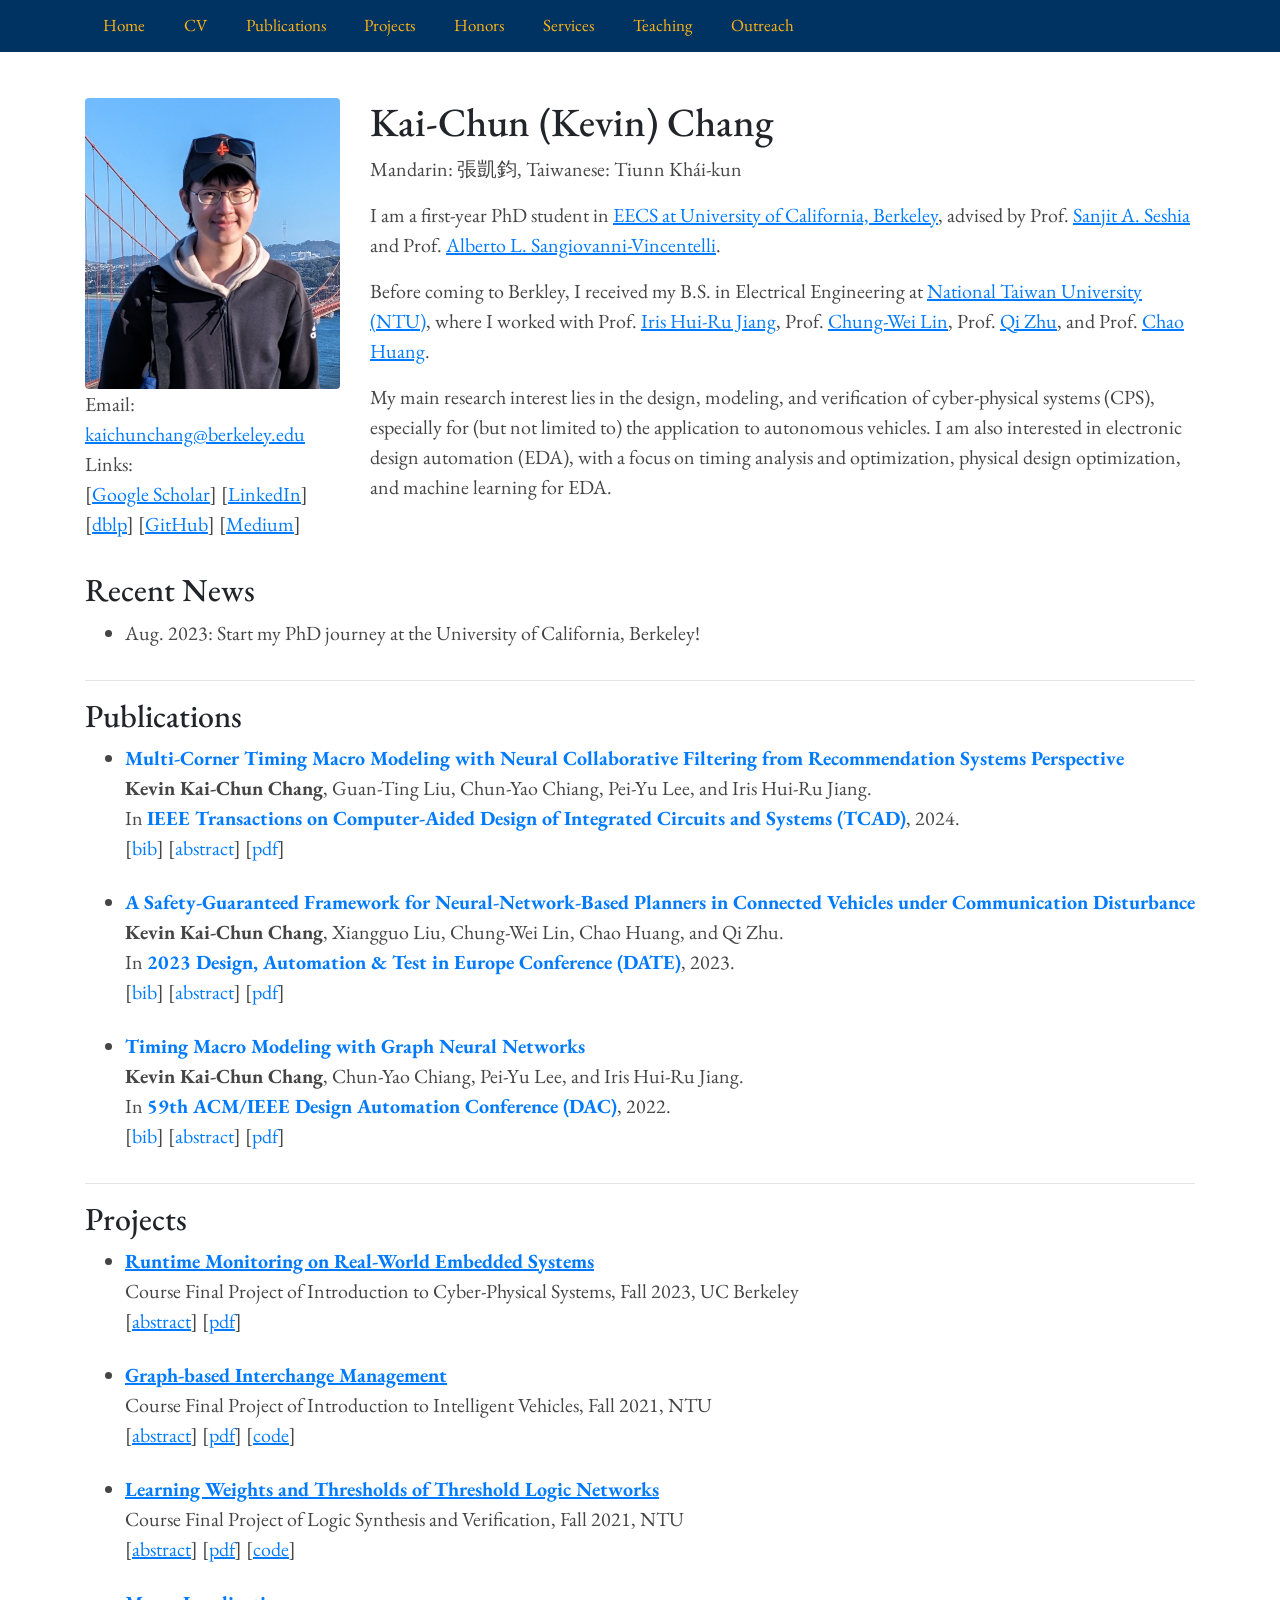
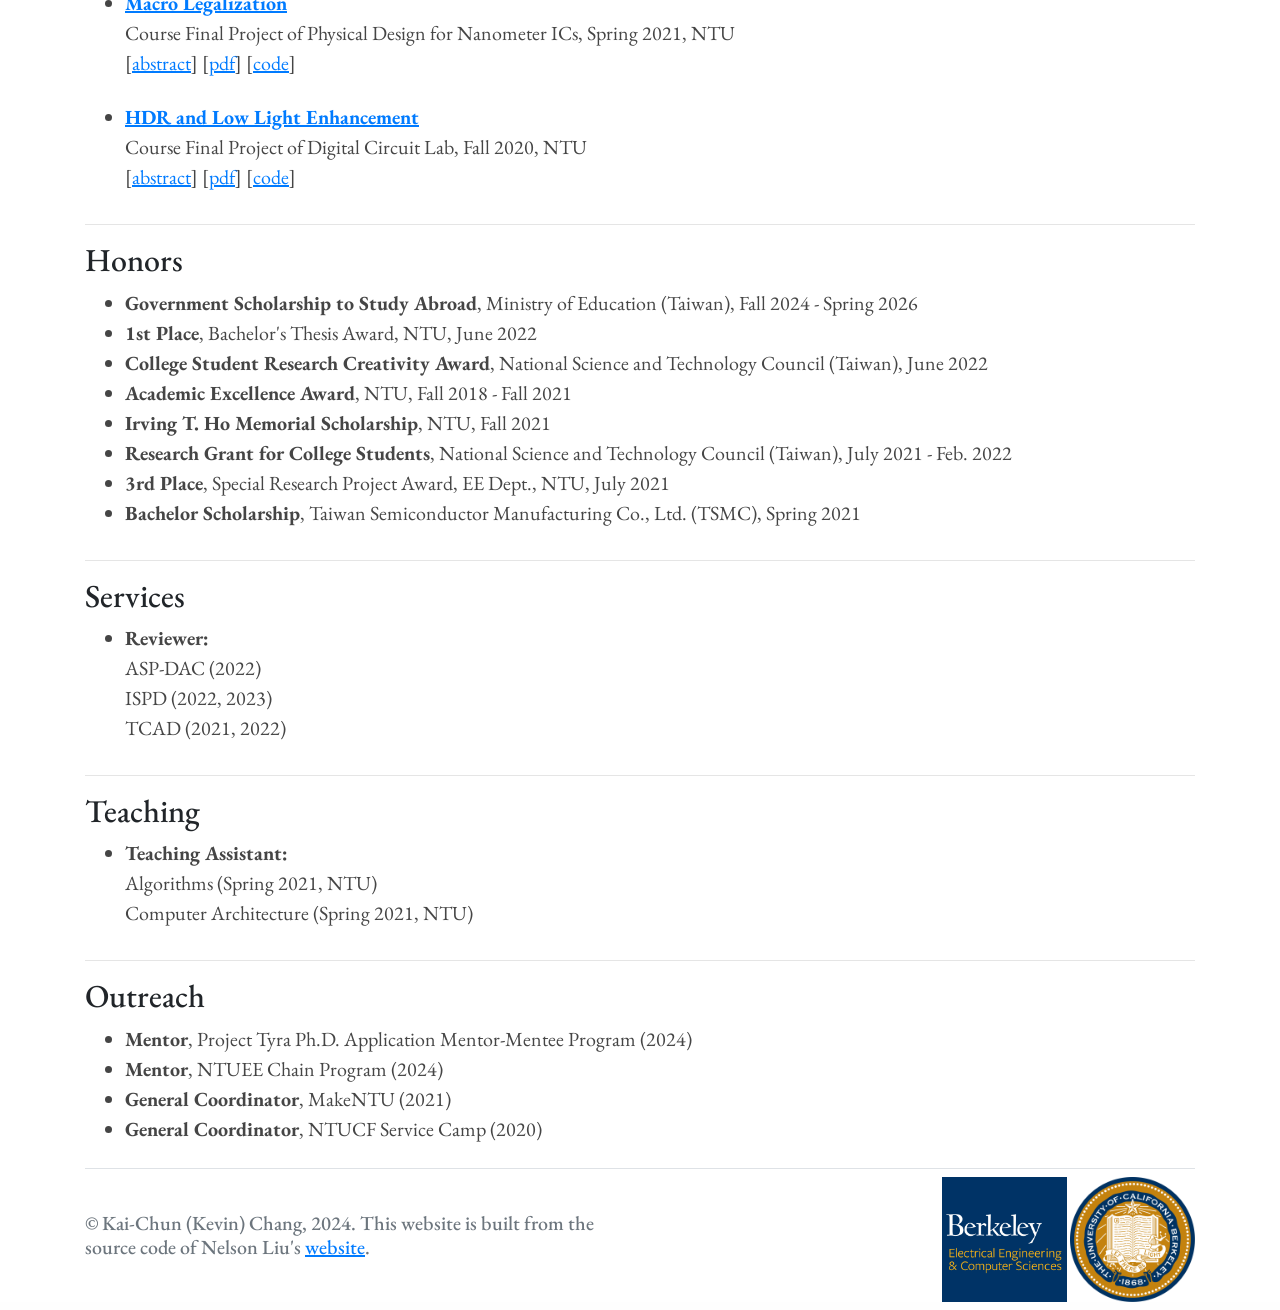
==== index.html @ e2592435 "update link" ====
<!DOCTYPE html>
<html lang="en">
    <head>
        <title>Kai-Chun (Kevin) Chang</title>
        <meta http-equiv="content-type" content="text/html; charset=UTF-8">
        <meta charset="utf-8">
        <meta property="og:url" content="https://kevinchang73.github.io/" />
	    <meta property="og:title" content="Kai-Chun (Kevin) Chang" />
	    <meta property="og:image" content="http://kevinchang73.github.io/img/profile.jpg" />
	    <meta http-equiv="X-UA-Compatible" content="IE=edge">
	    <meta name="author" content="Kai-Chun (Kevin) Chang">
        <meta name="viewport" content="width=device-width, initial-scale=1, shrink-to-fit=no">
        <link rel="shortcut icon" type="image/png" href="img/berkeley.png"/>

        <link rel="stylesheet" href="https://stackpath.bootstrapcdn.com/bootstrap/4.3.1/css/bootstrap.min.css" integrity="sha384-ggOyR0iXCbMQv3Xipma34MD+dH/1fQ784/j6cY/iJTQUOhcWr7x9JvoRxT2MZw1T" crossorigin="anonymous">
        <link rel="stylesheet" href="css/style.css">
        <script src="https://code.jquery.com/jquery-3.3.1.slim.min.js" integrity="sha384-q8i/X+965DzO0rT7abK41JStQIAqVgRVzpbzo5smXKp4YfRvH+8abtTE1Pi6jizo" crossorigin="anonymous"></script>
        <script src="https://cdnjs.cloudflare.com/ajax/libs/popper.js/1.14.7/umd/popper.min.js" integrity="sha384-UO2eT0CpHqdSJQ6hJty5KVphtPhzWj9WO1clHTMGa3JDZwrnQq4sF86dIHNDz0W1" crossorigin="anonymous"></script>
        <script src="https://stackpath.bootstrapcdn.com/bootstrap/4.3.1/js/bootstrap.min.js" integrity="sha384-JjSmVgyd0p3pXB1rRibZUAYoIIy6OrQ6VrjIEaFf/nJGzIxFDsf4x0xIM+B07jRM" crossorigin="anonymous"></script>
        <link rel="stylesheet" href="https://cdnjs.cloudflare.com/ajax/libs/font-awesome/4.7.0/css/font-awesome.min.css" crossorigin="anonymous">
        <link href='https://fonts.googleapis.com/css?family=EB+Garamond' rel='stylesheet' type='text/css'>
    </head>
    <body>
        <div class="fixed-header" style="z-index:1;">
            <div class="container">
                <nav>
                    <a href="#">Home</a>
                    <a href="files/CV_2024_06.pdf" target="_blank">CV</a>
                    <a href=#publications>Publications</a>
                    <a href=#projects>Projects</a>
                    <a href=#honors>Honors</a>
                    <a href=#services>Services</a>
                    <a href=#teaching>Teaching</a>
                    <a href=#outreach>Outreach</a>
                    <!-- <a href=#services>Services</a> -->
                    <!-- <a href="https://www.csail.mit.edu/person/yung-sung-chuang" style="float:right;"><i>@csail.mit</i></a> -->
                </nav>
            </div>
        </div>
        <div class="container mt-5">
            <div class="row mb-3" id="intro">
                <div class="col-lg-3 col-md-4">
                    <img class="img-fluid rounded" src="img/profile.jpg" alt="Kai-Chun Chang">
                    <p>
                        Email: </br> <a href="mailto:kaichunchang@berkeley.edu"
                        target="_blank">kaichunchang@berkeley.edu</a> </br>
                        Links: </br>
                        [<a href="https://scholar.google.com/citations?user=-7NzGYwAAAAJ" target="_blank">Google Scholar</a>]
                        [<a href="https://www.linkedin.com/in/kai-chun-kevin-chang-22810a205/" target="_blank">LinkedIn</a>]
                        [<a href="https://dblp.org/pid/327/1835.html" target="_blank">dblp</a>]
                        [<a href="https://github.com/kevinchang73" target="_blank">GitHub</a>]
                        [<a href="https://medium.com/@kevin.kaichunchang" target="_blank">Medium</a>]
                    <!--</br> -->
                    <!--    <i class="fa fa-building"></i> Gates 318 -->
                    </p>
                </div>
                <div class="col-lg-9 col-md-8">
                    <h1>Kai-Chun (Kevin) Chang</h1>
                    <p>Mandarin: 張凱鈞, Taiwanese: Tiunn Khái-kun</p>
                    <p>
                        I am a first-year PhD student in <a href="https://eecs.berkeley.edu/"
                        target="_blank">EECS at University of California, Berkeley</a>,
                        advised by Prof. <a href="https://people.eecs.berkeley.edu/~sseshia/"
                        target="_blank">Sanjit A. Seshia</a> 
                        and Prof. <a href="https://www2.eecs.berkeley.edu/Faculty/Homepages/sangiovanni-vicentelli.html"
                        target="_blank">Alberto L. Sangiovanni-Vincentelli</a>.
                    </p>
                    <p>
                        Before coming to Berkley, I received my B.S. in Electrical Engineering at <a href="https://www.ntu.edu.tw/english/index.html" target="_blank">National Taiwan University (NTU)</a>,
                        where I worked with Prof. <a href="https://www.ee.ntu.edu.tw/profile1.php?teacher_id=24040" target="_blank">Iris Hui-Ru Jiang</a>,
                        Prof. <a href="https://www.csie.ntu.edu.tw/~cwlin/" target="_blank">Chung-Wei Lin</a>,
                        Prof. <a href="https://www.mccormick.northwestern.edu/research-faculty/directory/profiles/zhu-qi.html" target="_blank">Qi Zhu</a>,
                        and Prof. <a href="https://chaohuang2018.github.io/" target="_blank">Chao Huang</a>.
                    </p>
                    <p>
                        My main research interest lies in the design, modeling, and verification of cyber-physical systems (CPS), especially for (but not limited to) the application to autonomous vehicles. 
                        I am also interested in electronic design automation (EDA), with a focus on timing analysis and optimization, physical design optimization, and machine learning for EDA.
                    </p>
                </div>
            </div>
            <div class="row" id="news">
                <div class="col">
                    <h2>Recent News</h2>
                    <ul>
                        <li>
                            Aug. 2023: Start my PhD journey at the University of California, Berkeley!
                        </li>
                    </ul>
                </div>
            </div>
            <hr>
            <div class="row" id="publications">
                <div class="col">
                    <h2>Publications</h2>
                    <ul class="pl">
                        <li>
                            <a href="https://ieeexplore.ieee.org/abstract/document/10485377" target="_blank">
                                <b>Multi-Corner Timing Macro Modeling with Neural Collaborative Filtering from Recommendation Systems Perspective</b>
                            </a>
                            <br/>
                            <b>Kevin Kai-Chun Chang</b>, Guan-Ting Liu, Chun-Yao Chiang, Pei-Yu Lee, and Iris Hui-Ru Jiang.
                            <br/>
                            In <a href="https://ieeexplore.ieee.org/xpl/RecentIssue.jsp?punumber=43" target="_blank">
                                <b>
                                    IEEE Transactions on Computer-Aided Design of Integrated Circuits and Systems
                                    (TCAD)</b></a>, 2024.
                            <br/>
                            [<a href="#" onclick="$('#TCAD2024_bib').toggle();return false;">bib</a>]
                            [<a href="#" onclick="$('#TCAD2024_abstract').toggle();return false;">abstract</a>]
                            [<a href="papers/tcad24_mctmm.pdf" target="_blank">pdf</a>]
                            <div id="TCAD2024_bib" class="bib" style="display:none;">
                                <p>
                                    @article{chang2024multi,
                                        title={Multi-Corner Timing Macro Modeling With Neural Collaborative Filtering From Recommendation Systems Perspective},
                                        author={Chang, Kevin Kai-Chun and Liu, Guan-Ting and Chiang, Chun-Yao and Lee, Pei-Yu and Jiang, Iris Hui-Ru},
                                        journal={IEEE Transactions on Computer-Aided Design of Integrated Circuits and Systems},
                                        year={2024},
                                        publisher={IEEE}
                                    }     
                                </p>
                            </div>
                            <div id="TCAD2024_abstract" class="abstract" style="display:none;">
                                <p>
                                    Timing macro modeling has been widely employed to enhance the efficiency and accuracy of parallel and hierarchical timing analysis. However, existing studies primarily focused on generating an accurate and compact timing macro model for single-corner libraries, making it difficult to adapt these approaches to multi-corner situations. This either incurs substantial engineering effort or results in significant performance degradation. To tackle this challenge, we offer a fresh perspective on the timing macro modeling problem by drawing inspiration from recommendation systems and formulating it as a matrix completion task. We propose a neural collaborative filtering-based framework capable of capturing the convoluted relationships between circuit pins and timing corners. This framework enables the precise identification of timing variant regions across different corners. Additionally, we design several training features and implement various training techniques to enhance precision. Experimental results show that our framework reduces model sizes by more than 10% compared to state-of-the-art single-corner approaches, while maintaining competitive timing accuracy and exhibiting significant runtime improvements. Furthermore, when applied to unseen corners, our framework consistently delivers superior performance, demonstrating its potential for use in off-corner chiplets in a heterogeneous integration system.
                                </p>
                            </div>
                        </li>
                        <br/>
                        <li>
                            <a href="https://ieeexplore.ieee.org/abstract/document/10137184" target="_blank">
                                <b>A Safety-Guaranteed Framework for Neural-Network-Based Planners in Connected Vehicles under Communication Disturbance</b>
                            </a>
                            <br/>
                            <b>Kevin Kai-Chun Chang</b>, Xiangguo Liu, Chung-Wei Lin, Chao Huang, and Qi Zhu.
                            <br/>
                            In <a href="https://date23.date-conference.com/" target="_blank">
                                <b>
                                    2023 Design, Automation & Test in Europe Conference (DATE)</b></a>, 2023.
                            <br/>
                            [<a href="#" onclick="$('#DATE2023_bib').toggle();return false;">bib</a>]
                            [<a href="#" onclick="$('#DATE2023_abstract').toggle();return false;">abstract</a>]
                            [<a href="papers/date23_safetynn.pdf" target="_blank">pdf</a>]
                            <div id="DATE2023_bib" class="bib" style="display:none;">
                                <p>
                                    @inproceedings{chang2023safety,
                                        title={A safety-guaranteed framework for neural-network-based planners in connected vehicles under communication disturbance},
                                        author={Chang, Kevin Kai-Chun and Liu, Xiangguo and Lin, Chung-Wei and Huang, Chao and Zhu, Qi},
                                        booktitle={2023 Design, Automation \& Test in Europe Conference \& Exhibition (DATE)},
                                        pages={1--6},
                                        year={2023},
                                        organization={IEEE}
                                    }                                       
                                </p>
                            </div>
                            <div id="DATE2023_abstract" class="abstract" style="display:none;">
                                <p>
                                    Neural-network-based (NN-based) planners have been increasingly used to enhance the performance of planning for autonomous vehicles. However, it is often difficult for NN-based planners to balance efficiency and safety in complicated scenarios, especially under real-world communication disturbance. To tackle this challenge, we present a safety-guaranteed framework for NN-based planners in connected vehicle environments with communication disturbance. Given any NN-based planner with no safety-guarantee, the framework generates a robust compound planner embedding the NN-based planner to ensure overall system safety. Moreover, with the aid of an information filter for imperfect communication and an aggressive approach for the estimation of the unsafe set, the compound planner could achieve similar or better efficiency than the given NN-based planner. A comprehensive case study of unprotected left turn and extensive simulations demonstrate the effectiveness of our framework.
                                </p>
                            </div>
                        </li>
                        <br/>
                        <li>
                            <a href="https://ieeexplore.ieee.org/abstract/document/10137184" target="_blank">
                                <b>Timing Macro Modeling with Graph Neural Networks</b>
                            </a>
                            <br/>
                            <b>Kevin Kai-Chun Chang</b>, Chun-Yao Chiang, Pei-Yu Lee, and Iris Hui-Ru Jiang.
                            <br/>
                            In <a href="https://www.dac.com/" target="_blank">
                                <b>
                                    59th ACM/IEEE Design Automation Conference (DAC)</b></a>, 2022.
                            <br/>
                            [<a href="#" onclick="$('#DAC2022_bib').toggle();return false;">bib</a>]
                            [<a href="#" onclick="$('#DAC2022_abstract').toggle();return false;">abstract</a>]
                            [<a href="papers/dac22_tmm.pdf" target="_blank">pdf</a>]
                            <div id="DAC2022_bib" class="bib" style="display:none;">
                                <p>
                                    @inproceedings{chang2022timing,
                                        title={Timing macro modeling with graph neural networks},
                                        author={Chang, Kevin Kai-Chun and Chiang, Chun-Yao and Lee, Pei-Yu and Jiang, Iris Hui-Ru},
                                        booktitle={Proceedings of the 59th ACM/IEEE Design Automation Conference},
                                        pages={1219--1224},
                                        year={2022}
                                    }                                                                          
                                </p>
                            </div>
                            <div id="DAC2022_abstract" class="abstract" style="display:none;">
                                <p>
                                    Due to rapidly growing design complexity, timing macro modeling has been widely adopted to enable hierarchical and parallel timing analysis. The main challenge of timing macro modeling is to identify timing variant pins for achieving high timing accuracy while keeping a compact model size. To tackle this challenge, prior work applied ad-hoc techniques and threshold setting. In this work, we present a novel timing macro modeling approach based on graph neural networks (GNNs). A timing sensitivity metric is proposed to precisely evaluate the influence of each pin on the timing accuracy. Based on the timing sensitivity data and the circuit topology, the GNN model can effectively learn and capture timing variant pins. Experimental results show that our GNN-based framework reduces 10% model sizes while preserving the same timing accuracy as the state-of-the-art. Furthermore, taking common path pessimism removal (CPPR) as an example, the generality and applicability of our framework on various timing analysis models and modes are also validated empirically.    
                                </p>
                            </div>
                        </li>
                    </ul>
                </div>
            </div>
            <hr>
            <div class="row" id="projects">
                <div class="col">
                    <h2>Projects</h2>
                    <ul>
                        <li>
                            <a href="projects/249A.pdf" target="_blank">
                            <b>Runtime Monitoring on Real-World Embedded Systems</b>
                            </a>
                            <br/>
                            Course Final Project of Introduction to Cyber-Physical Systems, Fall 2023, UC Berkeley
                            <br/>
                            [<a href="#" onclick="$('#249A_abstract').toggle();return false;">abstract</a>]
                            [<a href="projects/249A.pdf" target="_blank">pdf</a>]
                            <div id="249A_abstract" class="abstract" style="display:none;">
                                <p>
                                    In this work, we explore runtime monitoring on a real-world embedded system. 
                                    We consider a Simplex structure and focus on the
                                    training of the monitor. As the simulators are not always available
                                    in real-world applications, large sim-to-real gaps occur and thus
                                    degrades the quality of the monitor. To address this challenge, we
                                    propose a two-stage framework. In the first stage, we construct a
                                    simulation environment, generate an RL controller and a safe controller, 
                                    and train the monitor in the simulator. In the second stage,
                                    the monitor and the controllers are deployed to the real-world environment. 
                                    Then, we can collect training data from the real world
                                    and polish the monitor accordingly. In the experiments and demos,
                                    the effectiveness of our system is validated.    
                                </p>
                            </div>
                        </li>
                        <br/>
                        <li>
                            <a href="projects/interchange.pdf" target="_blank">
                            <b>Graph-based Interchange Management</b>
                            </a>
                            <br/>
                            Course Final Project of Introduction to Intelligent Vehicles, Fall 2021, NTU
                            <br/>
                            [<a href="#" onclick="$('#interchange_abstract').toggle();return false;">abstract</a>]
                            [<a href="projects/interchange.pdf" target="_blank">pdf</a>]
                            [<a href="https://github.com/kevinchang73/2021Fall_IntroVehicles_Final_Project" target="_blank">code</a>]
                            <div id="interchange_abstract" class="abstract" style="display:none;">
                                <p>
                                    The areas near interchanges are often the most congested parts of a
                                    highway. In this work, we formulate the interchange management
                                    problem as an scheduling, decision-making, and optimization problem. 
                                    We convert the problem onto the graph domain and adopt
                                    simulated annealing to optimize. Experimental result shows that
                                    our algorithm outperforms the first-come-first-serve strategy in
                                    terms of the total time required for all the vehicles passing the
                                    interchange area.    
                                </p>
                            </div>
                        </li>
                        <br/>
                        <li>
                            <a href="projects/tln.pdf" target="_blank">
                            <b>Learning Weights and Thresholds of Threshold Logic Networks</b>
                            </a>
                            <br/>
                            Course Final Project of Logic Synthesis and Verification, Fall 2021, NTU
                            <br/>
                            [<a href="#" onclick="$('#tln_abstract').toggle();return false;">abstract</a>]
                            [<a href="projects/tln.pdf" target="_blank">pdf</a>]
                            [<a href="https://github.com/kevinchang73/2021Fall_LSV_Final_Project" target="_blank">code</a>]
                            <div id="tln_abstract" class="abstract" style="display:none;">
                                <p>
                                    Threshold logic network is more viable nowadays due to its compactness 
                                    and strong bind to neural network applications. However,
                                    the problem of weights and thresholds determination still remains
                                    open. In this work, we introduce machine learning and propose two
                                    approaches, the function-based approach and the network-based
                                    approach, to solve the problem. Experimental results show that our
                                    method achieves near 80% accuracy in the function-based approach
                                    and 70% to 90% accuracy in the network-based approach.    
                                </p>
                            </div>
                        </li>
                        <br/>
                        <li>
                            <a href="projects/macro.pdf" target="_blank">
                            <b>Macro Legalization</b>
                            </a>
                            <br/>
                            Course Final Project of Physical Design for Nanometer ICs, Spring 2021, NTU
                            <br/>
                            [<a href="#" onclick="$('#macro_abstract').toggle();return false;">abstract</a>]
                            [<a href="projects/macro.pdf" target="_blank">pdf</a>]
                            [<a href="https://github.com/kevinchang73/2021Spring_PD_Final_Project" target="_blank">code</a>]
                            <div id="macro_abstract" class="abstract" style="display:none;">
                                <p>
                                    Macro legalization is an important
                                    step in today's placement flow. In this work, a constraint-graph
                                    based macro legalization algorithm flow which combines iterative
                                    refinement and simulated annealing is applied to solve the macro
                                    legalization problem. Experimental result shows the flow could
                                    achieve a balance between cost and runtime.    
                                </p>
                            </div>
                        </li>
                        <br/>
                        <li>
                            <a href="projects/hdr.pdf" target="_blank">
                            <b>HDR and Low Light Enhancement</b>
                            </a>
                            <br/>
                            Course Final Project of Digital Circuit Lab, Fall 2020, NTU
                            <br/>
                            [<a href="#" onclick="$('#hdr_abstract').toggle();return false;">abstract</a>]
                            [<a href="projects/hdr.pdf" target="_blank">pdf</a>]
                            [<a href="https://github.com/ChienKaiMa/HDR-Imaging-with-FPGA" target="_blank">code</a>]
                            <div id="hdr_abstract" class="abstract" style="display:none;">
                                <p>
                                    In this final project, we implement an High Dynamic
                                    Range (HDR) Imaging algorithm on DE2-115 board. In addition
                                    to HDR, our work also performs well for low light image
                                    enhancement. Moreover, the whole computation time for one
                                    HDR imaging process of our work is less than 1 second, which
                                    is about 50 times faster than running the similar algorithm with
                                    software.
                                </p>
                            </div>
                        </li>
                    </ul>
                </div>
            </div>
            <hr>
            <div class="row" id="honors">
                <div class="col">
                    <h2>Honors</h2>
                    <ul>
                        <li>
                            <b>Government Scholarship to Study Abroad</b>, Ministry of Education (Taiwan), Fall 2024 - Spring 2026
                        </li>
                        <li>
                            <b>1st Place</b>, Bachelor's Thesis Award, NTU, June 2022
                        </li>
                        <li>
                            <b>College Student Research Creativity Award</b>, National Science and Technology Council (Taiwan), June 2022
                        </li>
                        <li>
                            <b>Academic Excellence Award</b>, NTU, Fall 2018 - Fall 2021
                        </li>
                        <li>
                            <b>Irving T. Ho Memorial Scholarship</b>, NTU, Fall 2021
                        </li>
                        <li>
                            <b>Research Grant for College Students</b>, National Science and Technology Council (Taiwan), July 2021 - Feb. 2022
                        </li>
                        <li>
                            <b>3rd Place</b>, Special Research Project Award, EE Dept., NTU, July 2021
                        </li>
                        <li>
                            <b>Bachelor Scholarship</b>, Taiwan Semiconductor Manufacturing Co., Ltd. (TSMC), Spring 2021
                        </li>
                    </ul>
                </div>
            </div>
            <hr>
            <div class="row" id="services">
                <div class="col">
                    <h2>Services</h2>
                    <ul>
                        <li>
                            <b>Reviewer:</b> <br/>
                            ASP-DAC (2022) <br/>
                            ISPD (2022, 2023) <br/>
                            TCAD (2021, 2022) 
                        </li>
                    </ul>
                </div>
            </div>
            <hr>
            <div class="row" id="teaching">
                <div class="col">
                    <h2>Teaching</h2>
                    <ul>
                        <li>
                            <b>Teaching Assistant:</b> <br/> 
                            Algorithms (Spring 2021, NTU) <br/>
                            Computer Architecture (Spring 2021, NTU)
                        </li>
                    </ul>
                </div>
            </div>
            <hr>
            <div class="row" id="outreach">
                <div class="col">
                    <h2>Outreach</h2>
                    <ul>
                        <li>
                            <b>Mentor</b>, Project Tyra Ph.D. Application Mentor-Mentee Program (2024)
                        </li>
                        <li>
                            <b>Mentor</b>, NTUEE Chain Program (2024)
                        </li>
                        <li>
                            <b>General Coordinator</b>, MakeNTU (2021)
                        </li>
                        <li>
                            <b>General Coordinator</b>, NTUCF Service Camp (2020)
                        </li>
                    </ul>
                </div>
            </div>
            <footer class="pt-2 my-md-2 pt-md-2 border-top">
                <div class="row justify-content-center">
                    <div class="col-6 col-md text-left align-self-center">
                        <p class="h5 text-muted">
                            © Kai-Chun (Kevin) Chang, 2024. This website is built from the source code of Nelson Liu's <a href="https://nelsonliu.me"
                            target="_blank">website</a>.
                        </p>
                    </div>
                    <div class="col-6 col-md text-right">
                        <a href="https://eecs.berkeley.edu/" class="image-link">
                            <img src="img/berkeley_eecs.png" alt="Berkeley EECS logo." height="125">
                        </a>
                        <a href="https://www.berkeley.edu/" class="image-link">
                            <img src="img/berkeley.png" alt="Berkeley logo." height="125">
                        </a>
                    </div>
                </div>
            </footer>
        </div>
    </body>
</html>
---- css/style.css ----
html {
    background-color: #fefefe;
}

body p, li {
    color: #454545;
    font-size: 20px;
}

body {
    font-family: Palatino, "EB Garamond", Georgia, "Times New Roman", serif
}

.row:not(#publications) a {
    text-decoration: underline;
}

.image-link {
    text-decoration: none !important;
}

.custom-col {
    flex: 0 0 auto;
    width: 25%; /* Adjust as needed */
}

.custom-col img {
    width: 100%; /* Ensure the image takes up the full width of the column */
}

.fixed-header {
    width: 100%;
    position: fixed;
    background: rgb(0, 50, 98); /*berkeley blue*/
    padding: 6px 0;
    color: #fff;
    font-size: calc(7px + 0.78125vw);
}

.fixed-header {
    top: 0;
}

nav a {
    color: rgb(253, 181, 21); /*california gold*/
    text-decoration: none;
    padding: 7px 1.4vw;
    display: inline-block;
}

body {
    padding-top: 50px;
    padding-bottom: 0px;
}

html {
    scroll-padding-top: 70px;
    /* height of sticky header */
}
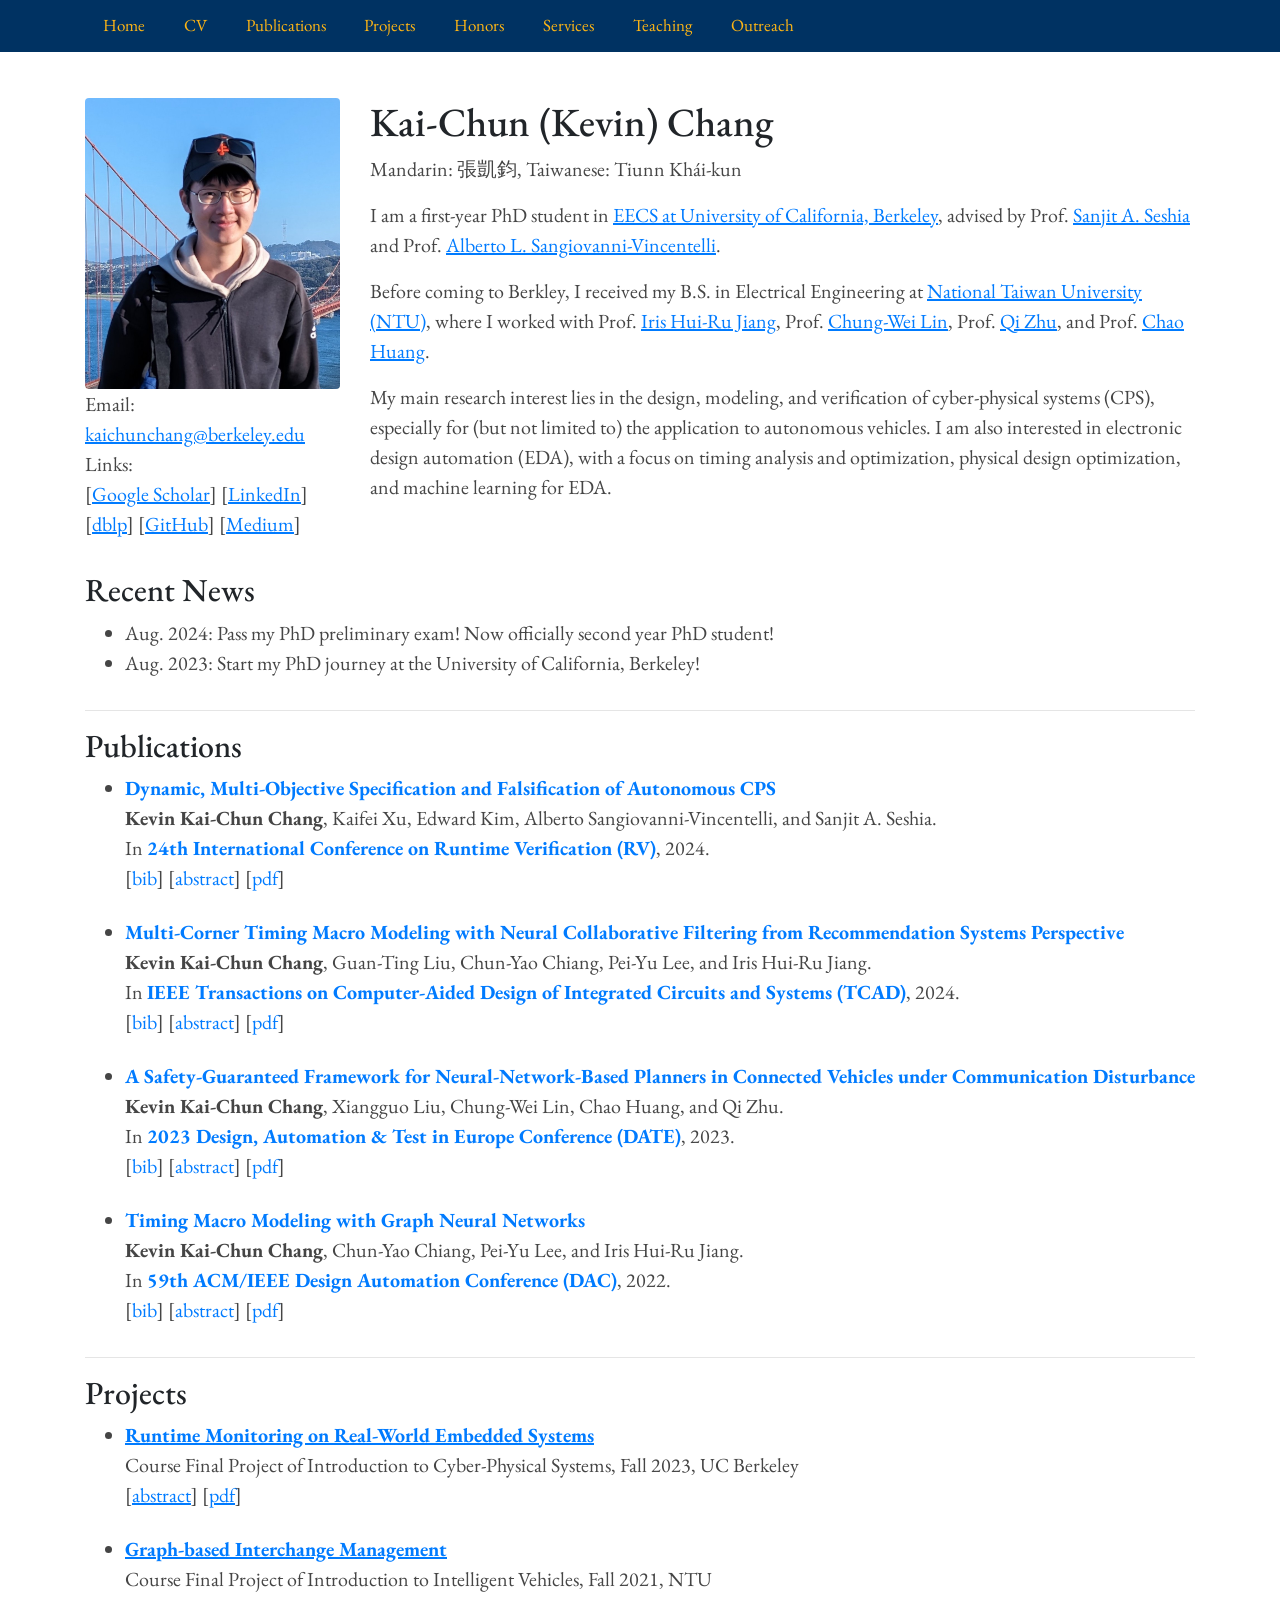
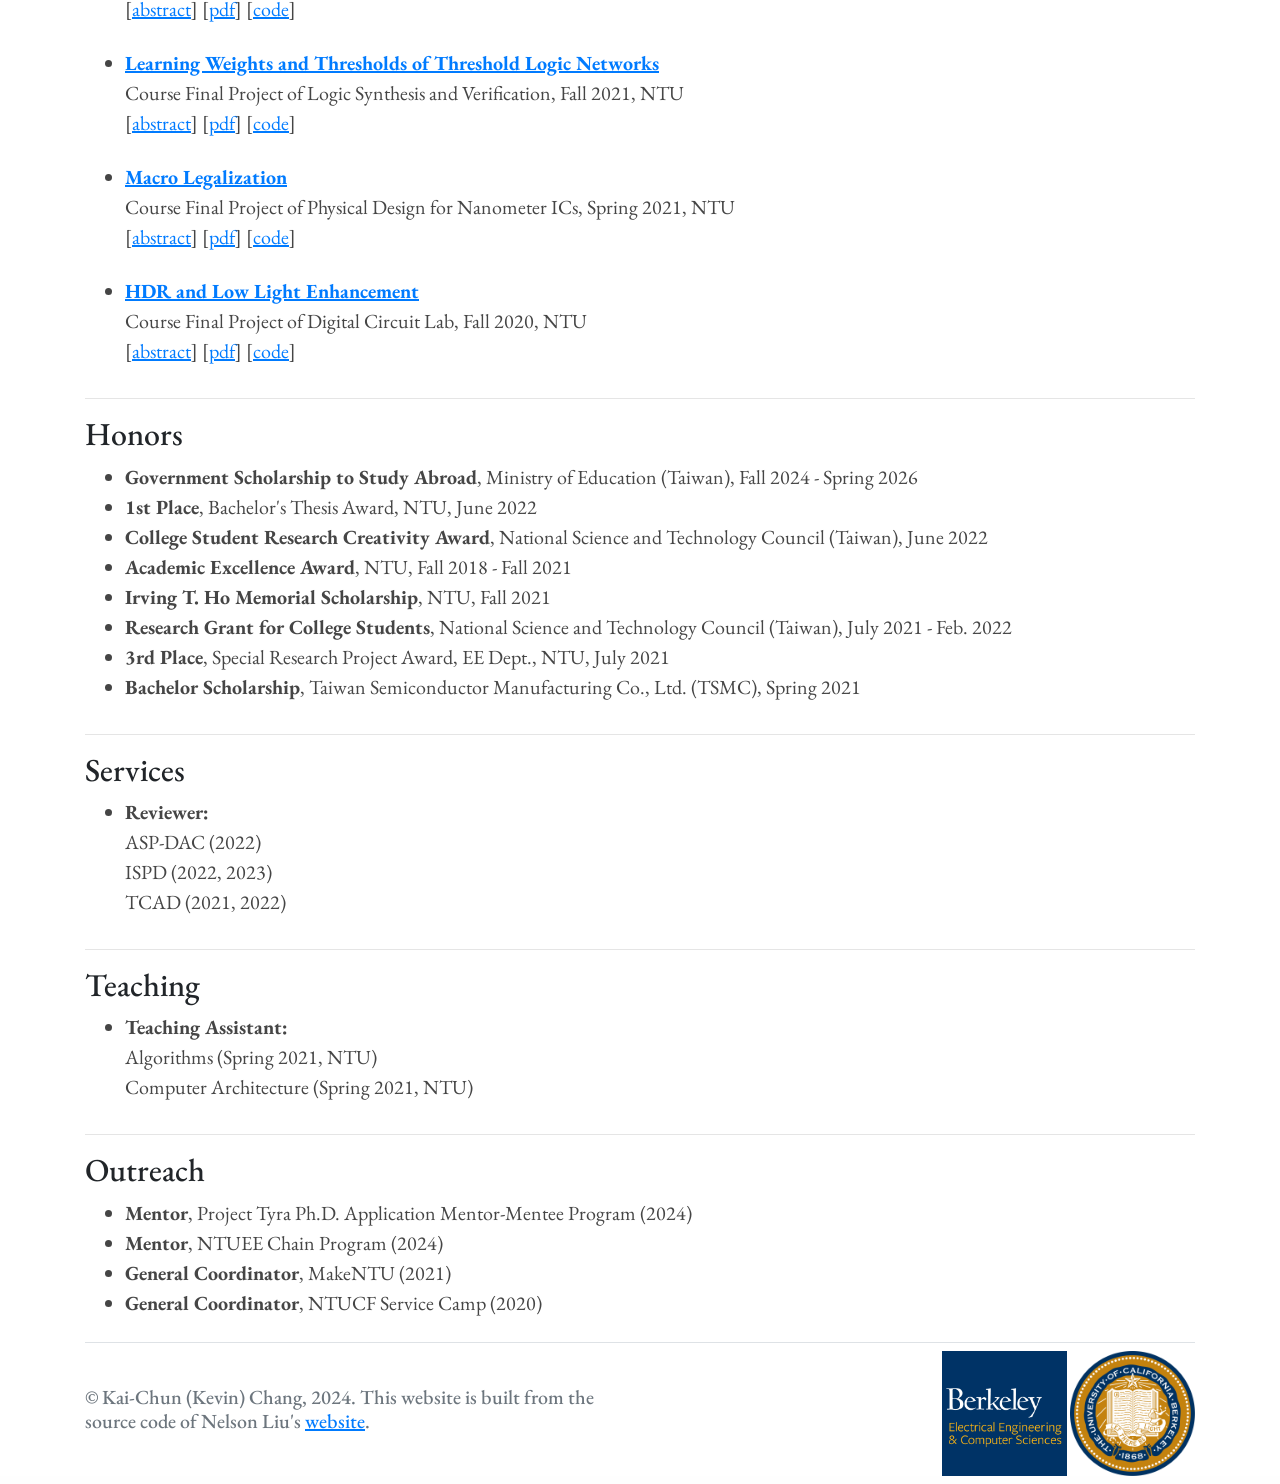
==== commit 7515923f: "Add RV 24 publication" ====
--- a/index.html
+++ b/index.html
@@ -83,6 +83,9 @@
                     <h2>Recent News</h2>
                     <ul>
                         <li>
+                            Aug. 2024: Pass my PhD preliminary exam! Now officially second year PhD student!
+                        </li>
+                        <li>
                             Aug. 2023: Start my PhD journey at the University of California, Berkeley!
                         </li>
                     </ul>
@@ -93,6 +96,38 @@
                 <div class="col">
                     <h2>Publications</h2>
                     <ul class="pl">
+                        <li>
+                            <a href="" target="_blank">
+                                <b>Dynamic, Multi-Objective Specification and Falsification of Autonomous CPS</b>
+                            </a>
+                            <br/>
+                            <b>Kevin Kai-Chun Chang</b>, Kaifei Xu, Edward Kim, Alberto Sangiovanni-Vincentelli, and Sanjit A. Seshia.
+                            <br/>
+                            In <a href="https://yeni.cmpe.bogazici.edu.tr/rv24/" target="_blank">
+                                <b>
+                                    24th International Conference on Runtime Verification (RV)</b></a>, 2024.
+                            <br/>
+                            [<a href="#" onclick="$('#RV2024_bib').toggle();return false;">bib</a>]
+                            [<a href="#" onclick="$('#RV2024_abstract').toggle();return false;">abstract</a>]
+                            [<a href="papers/rv24_dynamic.pdf" target="_blank">pdf</a>]
+                            <div id="RV2024_bib" class="bib" style="display:none;">
+                                <p>
+                                    @article{chang2024dynamic,
+                                        title={Dynamic, Multi-Objective Specification and Falsification of Autonomous CPS},
+                                        author={Chang, Kevin Kai-Chun and Xu, Kaifei and Kim, Edward and Sangiovanni-Vincentelli, Alberto and Seshia, Sanjit A.},
+                                        journal={24th International Conference on Runtime Verification (RV)},
+                                        year={2024},
+                                        publisher={IEEE}
+                                    }     
+                                </p>
+                            </div>
+                            <div id="RV2024_abstract" class="abstract" style="display:none;">
+                                <p>
+                                    Simulation-based falsification has proved to be an effective verification method for cyber-physical systems. Traditional approaches to falsification take as input a single or a set of temporal properties that must be satisfied by the system at all times. In this paper, we consider falsification of a more complex specification with two dimensions: multiple objectives with relative priorities and the evolution of these objectives characterized by time-varying priorities. We introduce the concept of dynamic rulebooks as a way to specify a prioritized multi-objective specification and its evolution over time. We develop a novel algorithm for falsifying a dynamic rulebook specification on a cyber-physical system. To evaluate our approach, we define scenarios and dynamic rulebook specifications for the domains of autonomous driving and human-robot interaction. Our experiments demonstrate that integrating dynamic rulebooks allows us to capture counterexamples more accurately and efficiently than when using static rulebooks. Moreover, our falsification framework identifies more numerous and more significant counterexamples as compared to previous approaches.    
+                                </p>
+                            </div>
+                        </li>
+                        <br/>
                         <li>
                             <a href="https://ieeexplore.ieee.org/abstract/document/10485377" target="_blank">
                                 <b>Multi-Corner Timing Macro Modeling with Neural Collaborative Filtering from Recommendation Systems Perspective</b>
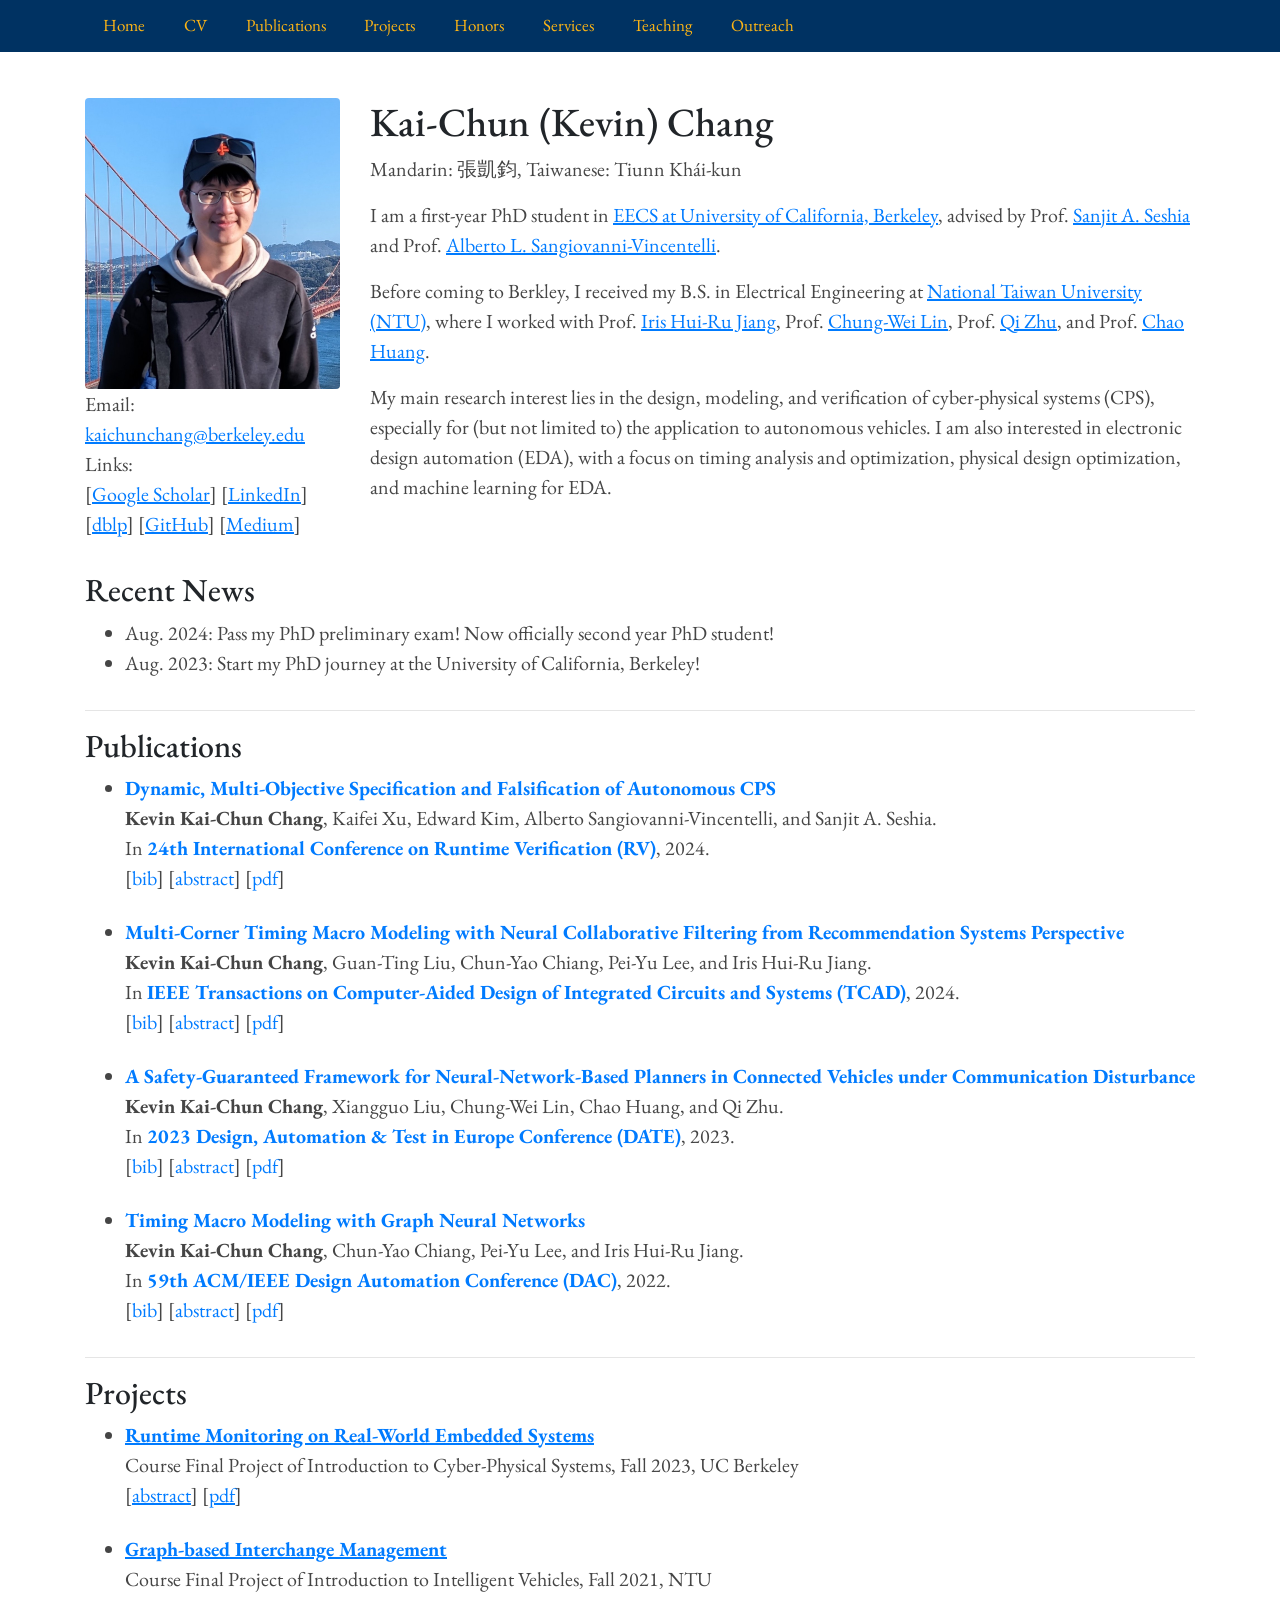
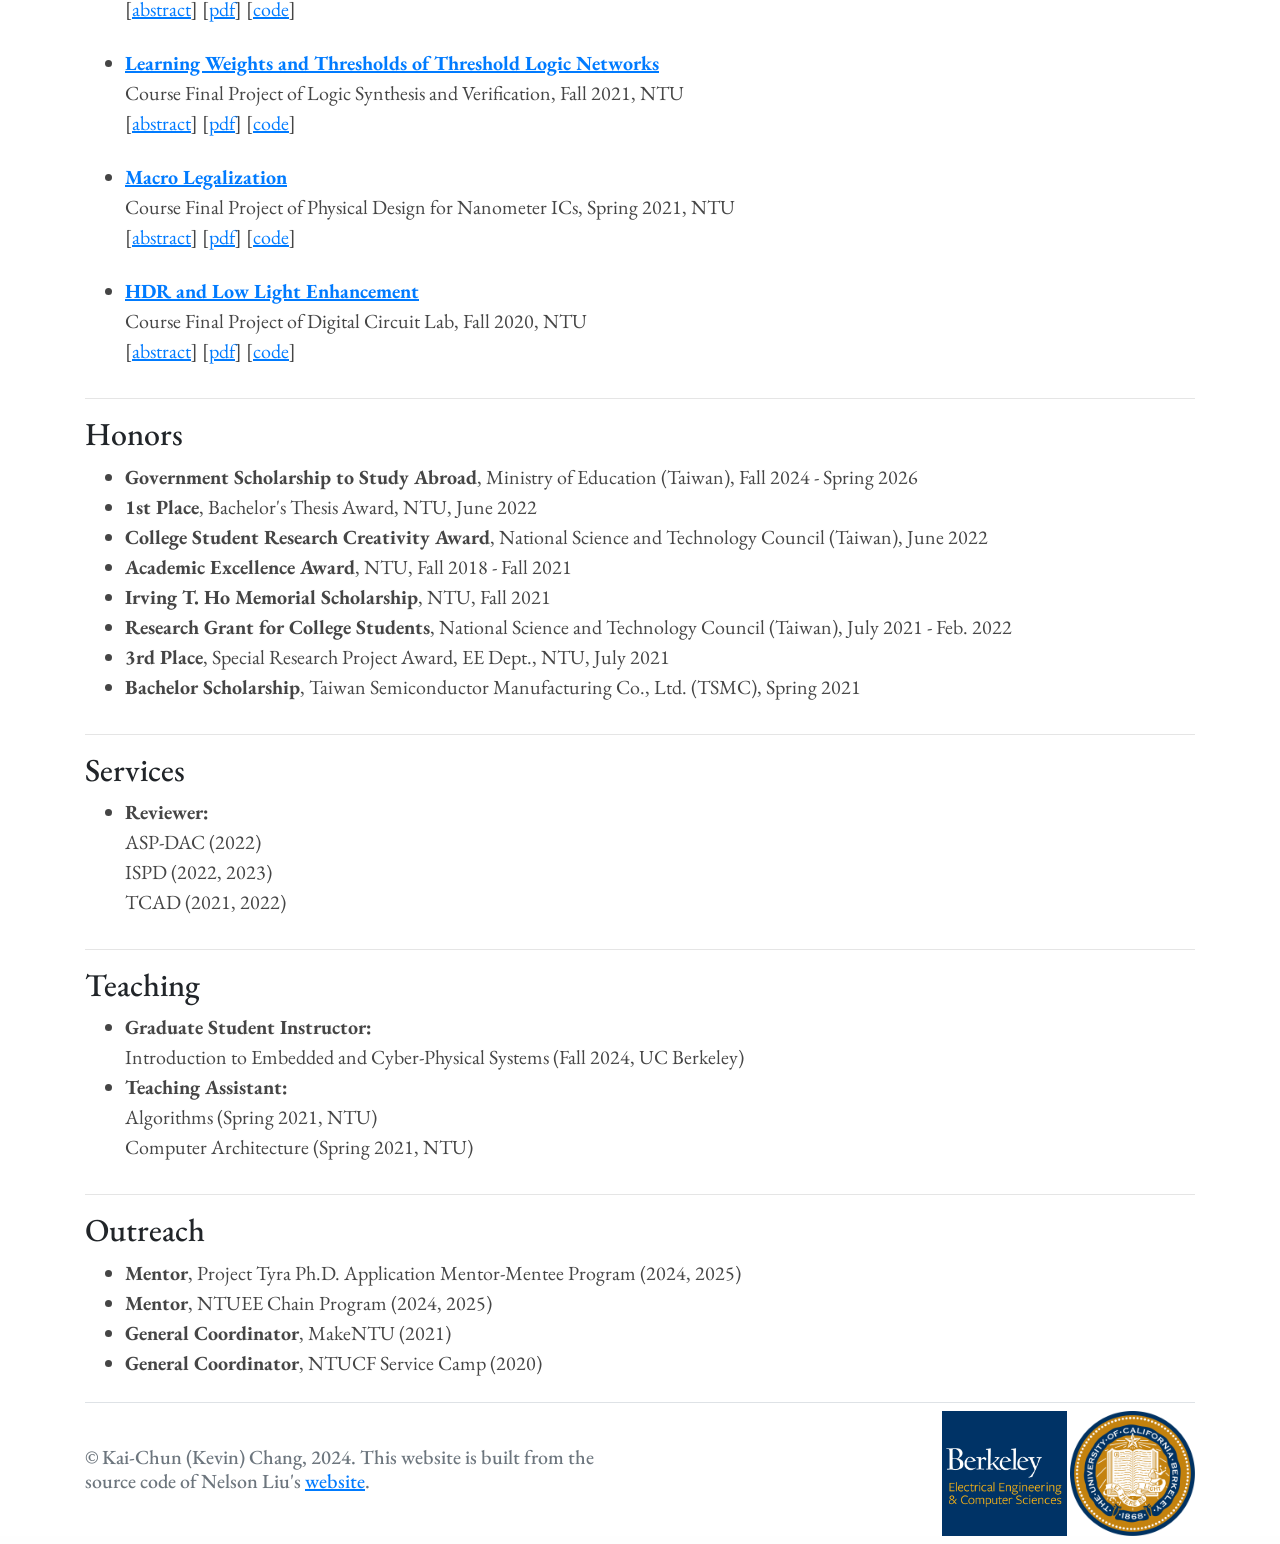
==== commit 0947f727: "Update CV and publication" ====
--- a/index.html
+++ b/index.html
@@ -25,7 +25,7 @@
             <div class="container">
                 <nav>
                     <a href="#">Home</a>
-                    <a href="files/CV_2024_06.pdf" target="_blank">CV</a>
+                    <a href="files/CV_2024_11.pdf" target="_blank">CV</a>
                     <a href=#publications>Publications</a>
                     <a href=#projects>Projects</a>
                     <a href=#honors>Honors</a>
@@ -97,7 +97,7 @@
                     <h2>Publications</h2>
                     <ul class="pl">
                         <li>
-                            <a href="" target="_blank">
+                            <a href="https://link.springer.com/chapter/10.1007/978-3-031-74234-7_3" target="_blank">
                                 <b>Dynamic, Multi-Objective Specification and Falsification of Autonomous CPS</b>
                             </a>
                             <br/>
@@ -407,6 +407,10 @@
                     <h2>Teaching</h2>
                     <ul>
                         <li>
+                            <b>Graduate Student Instructor:</b> <br/> 
+                            Introduction to Embedded and Cyber-Physical Systems (Fall 2024, UC Berkeley)
+                        </li>
+                        <li>
                             <b>Teaching Assistant:</b> <br/> 
                             Algorithms (Spring 2021, NTU) <br/>
                             Computer Architecture (Spring 2021, NTU)
@@ -420,10 +424,10 @@
                     <h2>Outreach</h2>
                     <ul>
                         <li>
-                            <b>Mentor</b>, Project Tyra Ph.D. Application Mentor-Mentee Program (2024)
-                        </li>
-                        <li>
-                            <b>Mentor</b>, NTUEE Chain Program (2024)
+                            <b>Mentor</b>, Project Tyra Ph.D. Application Mentor-Mentee Program (2024, 2025)
+                        </li>
+                        <li>
+                            <b>Mentor</b>, NTUEE Chain Program (2024, 2025)
                         </li>
                         <li>
                             <b>General Coordinator</b>, MakeNTU (2021)
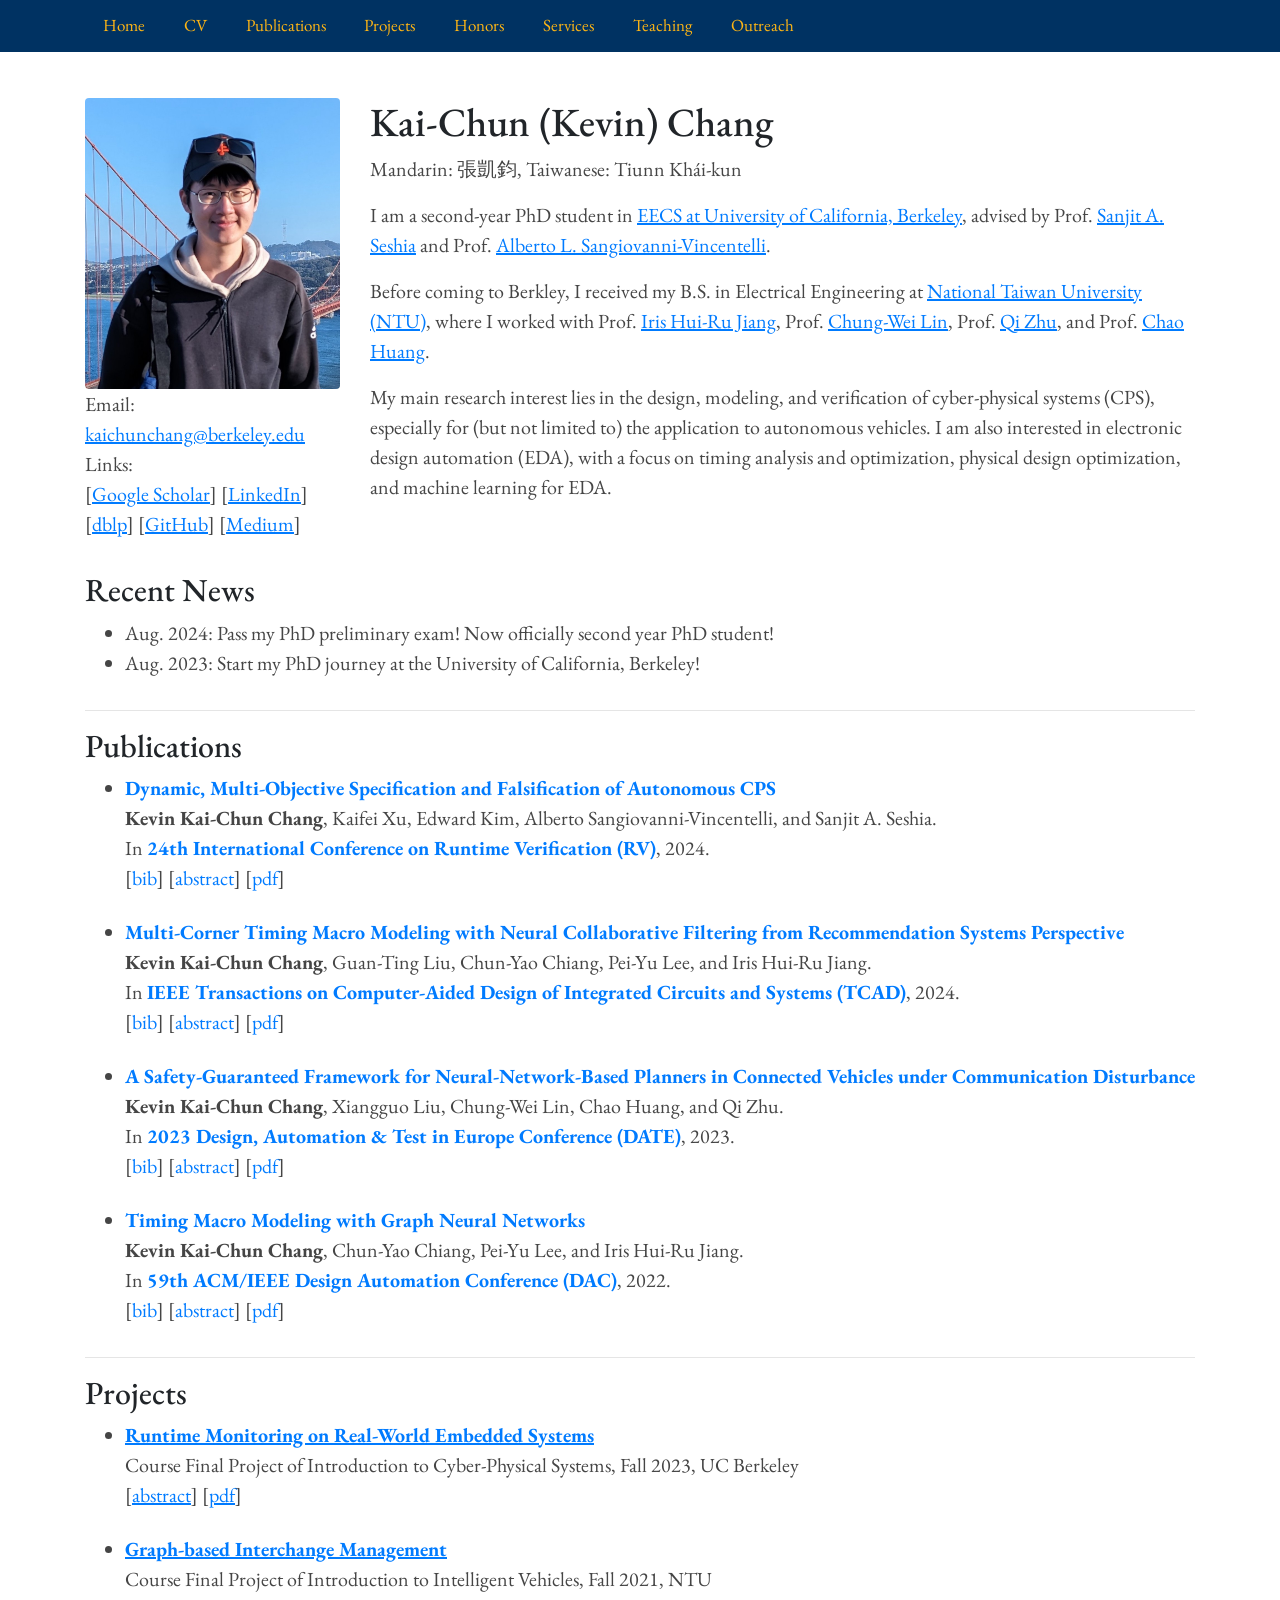
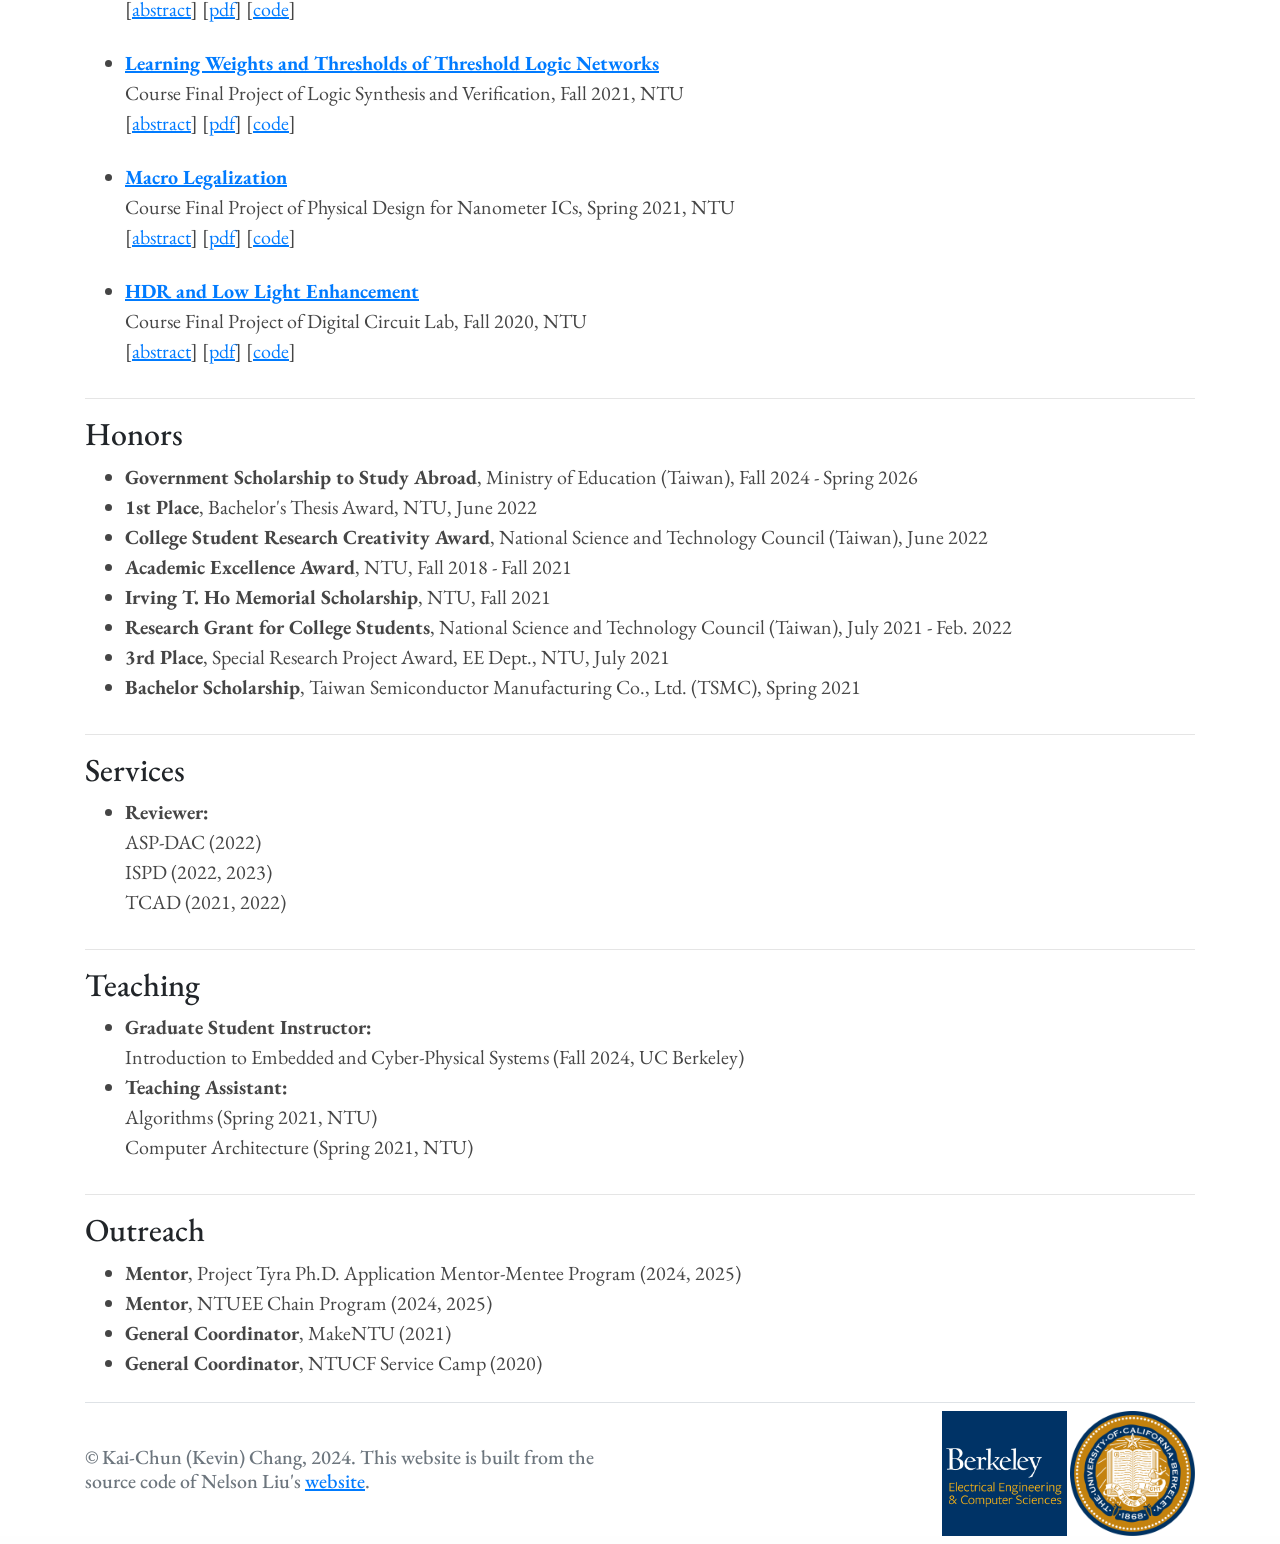
==== commit 2de9dbd5: "Update intro" ====
--- a/index.html
+++ b/index.html
@@ -58,7 +58,7 @@
                     <h1>Kai-Chun (Kevin) Chang</h1>
                     <p>Mandarin: 張凱鈞, Taiwanese: Tiunn Khái-kun</p>
                     <p>
-                        I am a first-year PhD student in <a href="https://eecs.berkeley.edu/"
+                        I am a second-year PhD student in <a href="https://eecs.berkeley.edu/"
                         target="_blank">EECS at University of California, Berkeley</a>,
                         advised by Prof. <a href="https://people.eecs.berkeley.edu/~sseshia/"
                         target="_blank">Sanjit A. Seshia</a> 
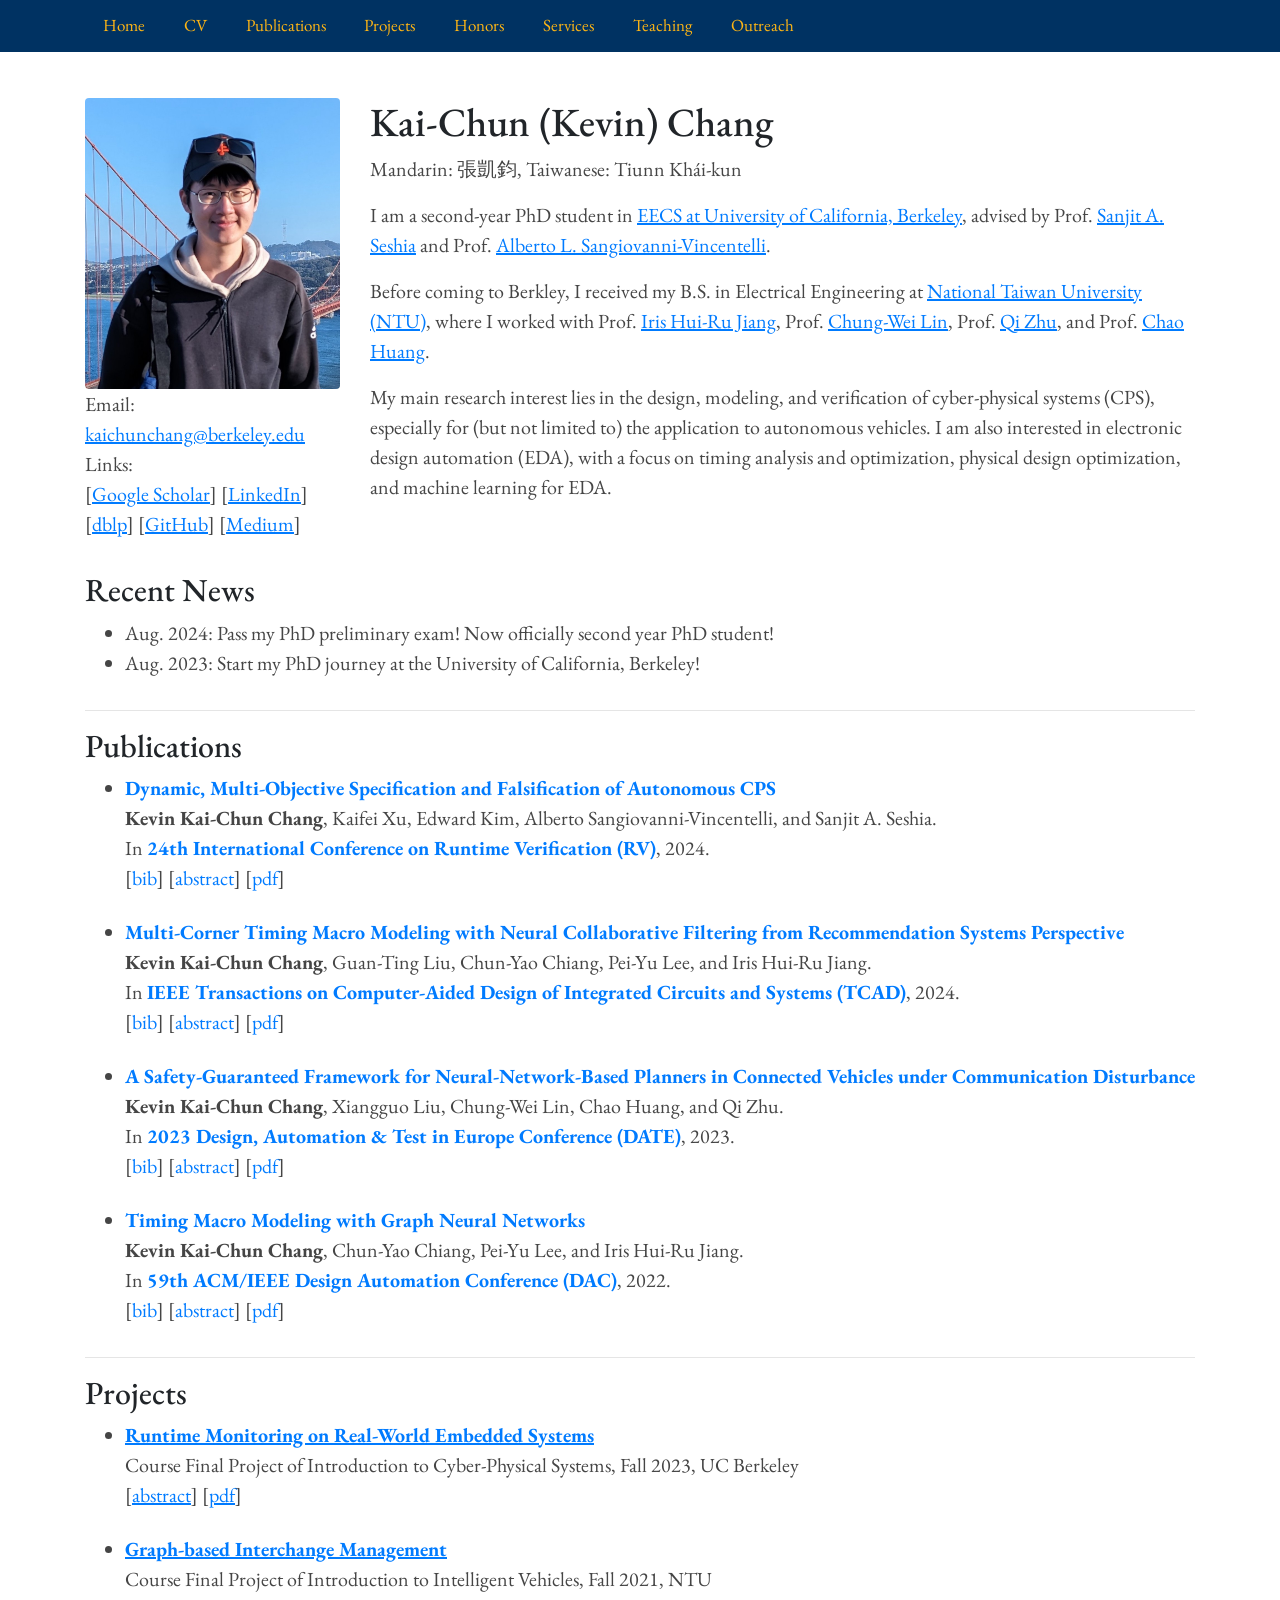
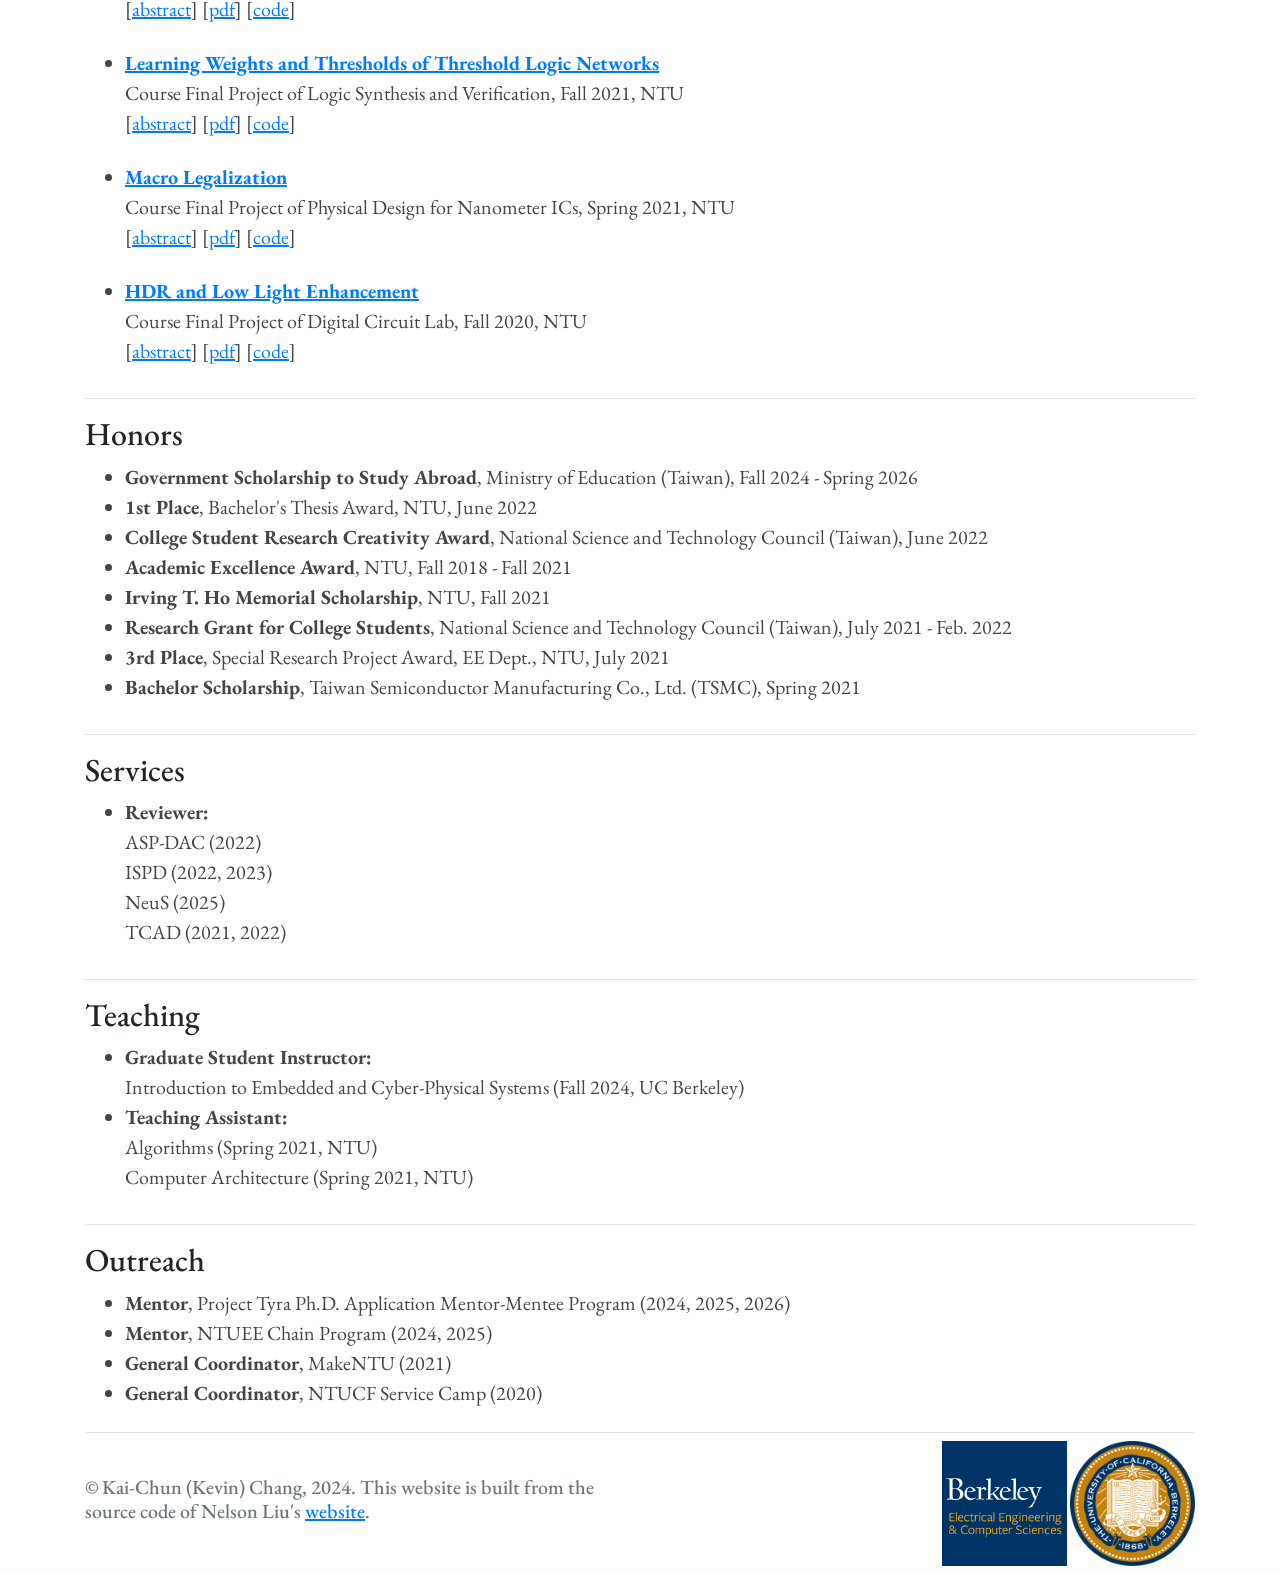
==== commit 89b2b309: "Update intro" ====
--- a/index.html
+++ b/index.html
@@ -396,6 +396,7 @@
                             <b>Reviewer:</b> <br/>
                             ASP-DAC (2022) <br/>
                             ISPD (2022, 2023) <br/>
+                            NeuS (2025) <br/>
                             TCAD (2021, 2022) 
                         </li>
                     </ul>
@@ -424,7 +425,7 @@
                     <h2>Outreach</h2>
                     <ul>
                         <li>
-                            <b>Mentor</b>, Project Tyra Ph.D. Application Mentor-Mentee Program (2024, 2025)
+                            <b>Mentor</b>, Project Tyra Ph.D. Application Mentor-Mentee Program (2024, 2025, 2026)
                         </li>
                         <li>
                             <b>Mentor</b>, NTUEE Chain Program (2024, 2025)
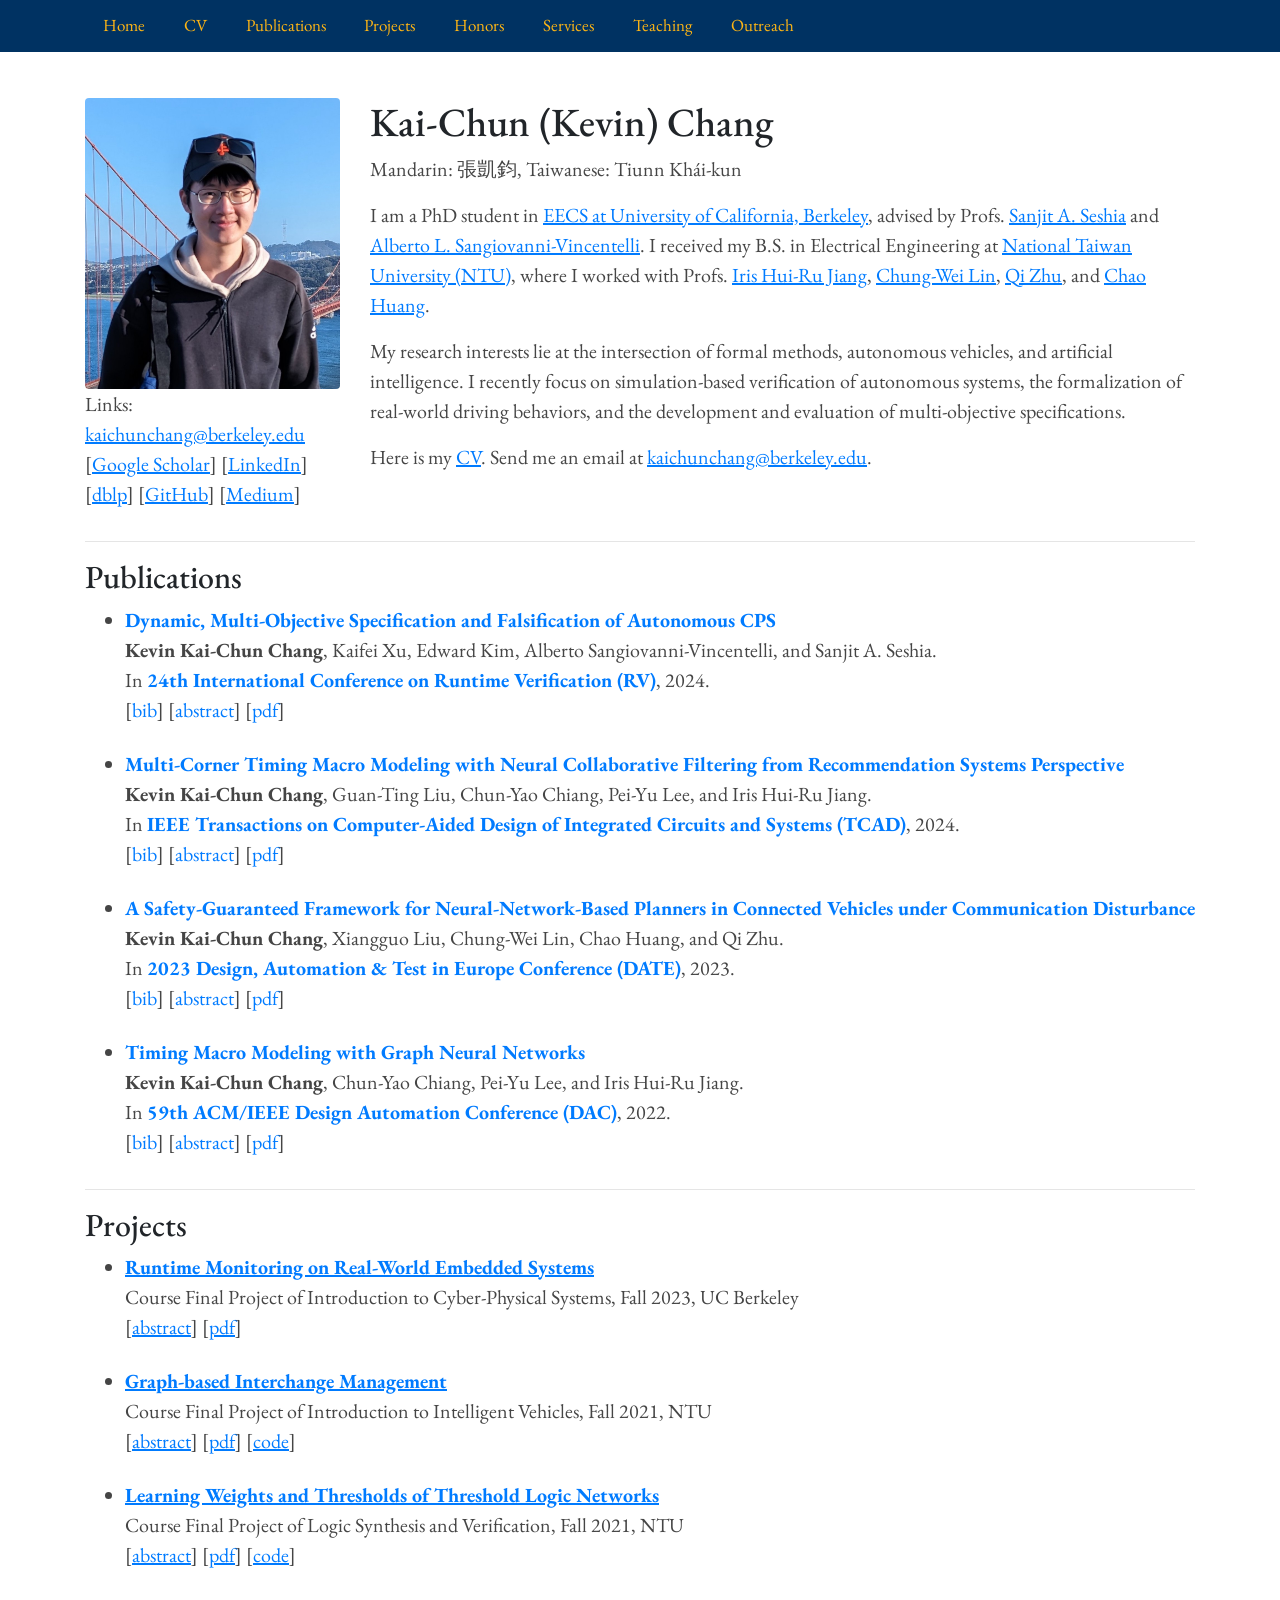
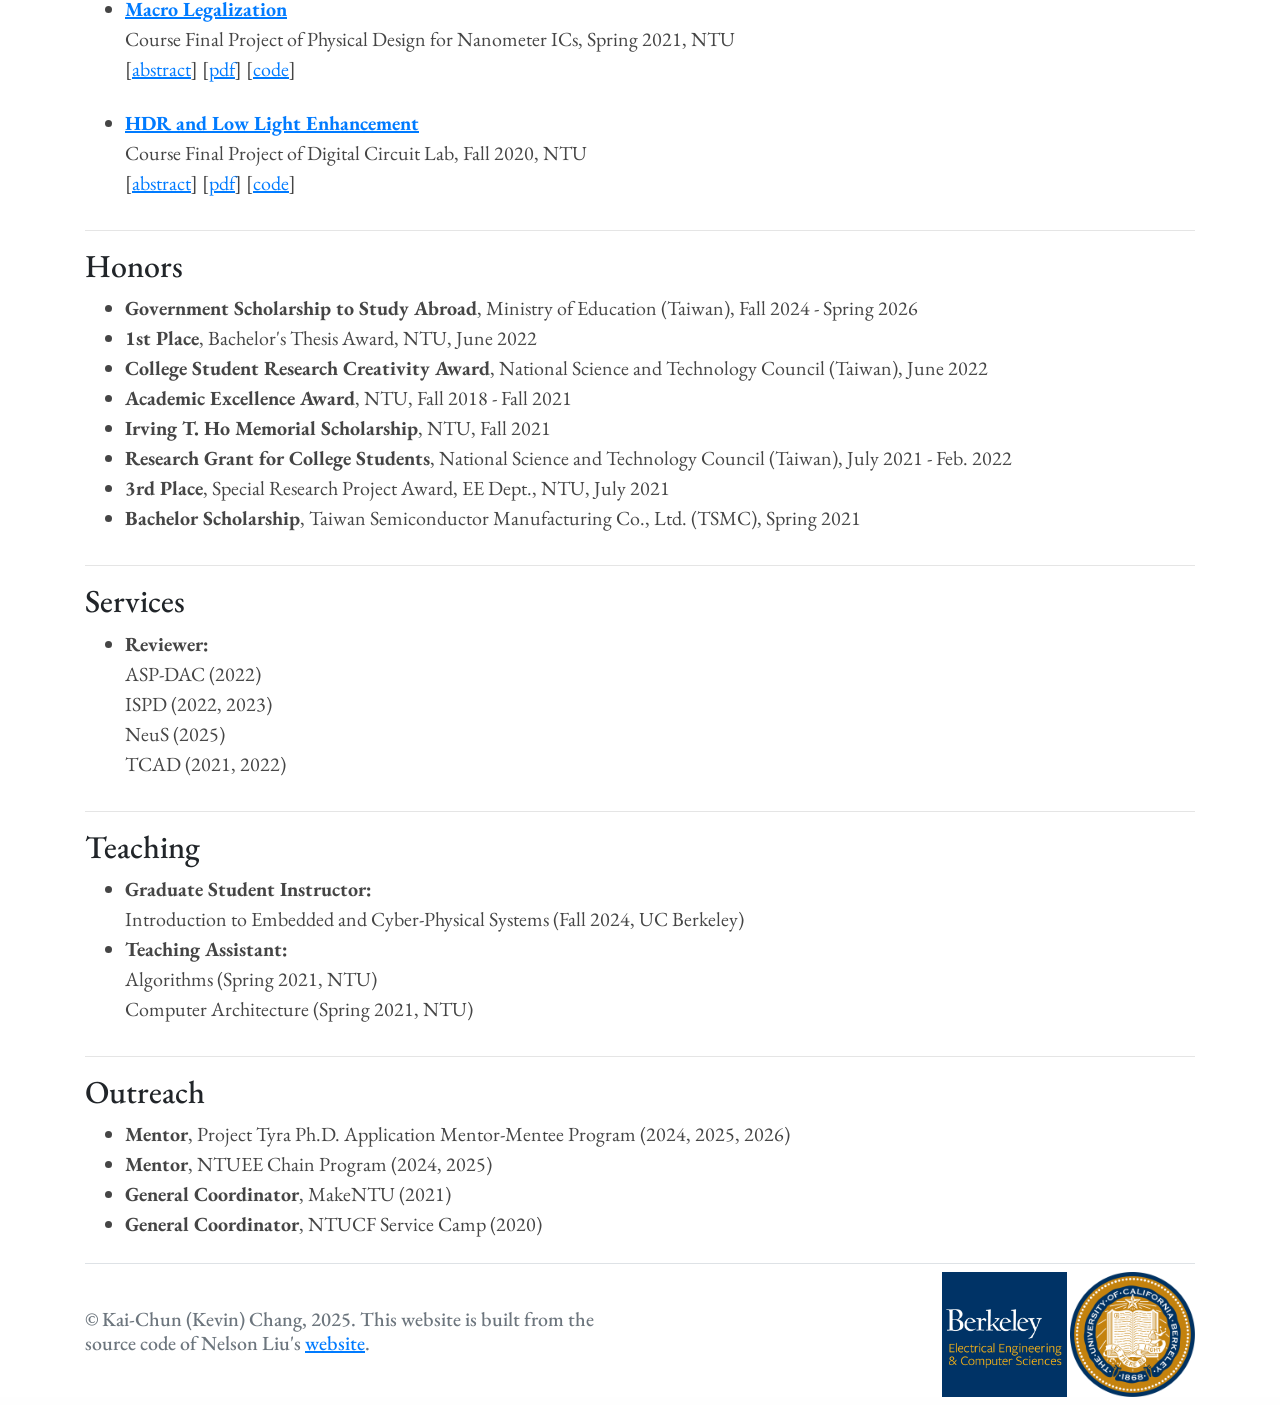
==== commit f1d741e6: "Update CV and intro" ====
--- a/index.html
+++ b/index.html
@@ -22,10 +22,10 @@
     </head>
     <body>
         <div class="fixed-header" style="z-index:1;">
-            <div class="container">
+            <div class="container" id="header">
                 <nav>
                     <a href="#">Home</a>
-                    <a href="files/CV_2024_11.pdf" target="_blank">CV</a>
+                    <a href="files/CV_2025_11.pdf" target="_blank">CV</a>
                     <a href=#publications>Publications</a>
                     <a href=#projects>Projects</a>
                     <a href=#honors>Honors</a>
@@ -42,9 +42,9 @@
                 <div class="col-lg-3 col-md-4">
                     <img class="img-fluid rounded" src="img/profile.jpg" alt="Kai-Chun Chang">
                     <p>
-                        Email: </br> <a href="mailto:kaichunchang@berkeley.edu"
-                        target="_blank">kaichunchang@berkeley.edu</a> </br>
+                        <!-- Email: </br> --> 
                         Links: </br>
+                        <a href="mailto:kaichunchang@berkeley.edu" target="_blank">kaichunchang@berkeley.edu</a> </br>
                         [<a href="https://scholar.google.com/citations?user=-7NzGYwAAAAJ" target="_blank">Google Scholar</a>]
                         [<a href="https://www.linkedin.com/in/kai-chun-kevin-chang-22810a205/" target="_blank">LinkedIn</a>]
                         [<a href="https://dblp.org/pid/327/1835.html" target="_blank">dblp</a>]
@@ -58,26 +58,29 @@
                     <h1>Kai-Chun (Kevin) Chang</h1>
                     <p>Mandarin: 張凱鈞, Taiwanese: Tiunn Khái-kun</p>
                     <p>
-                        I am a second-year PhD student in <a href="https://eecs.berkeley.edu/"
+                        I am a PhD student in <a href="https://eecs.berkeley.edu/"
                         target="_blank">EECS at University of California, Berkeley</a>,
-                        advised by Prof. <a href="https://people.eecs.berkeley.edu/~sseshia/"
+                        advised by Profs. <a href="https://people.eecs.berkeley.edu/~sseshia/"
                         target="_blank">Sanjit A. Seshia</a> 
-                        and Prof. <a href="https://www2.eecs.berkeley.edu/Faculty/Homepages/sangiovanni-vicentelli.html"
+                        and <a href="https://www2.eecs.berkeley.edu/Faculty/Homepages/sangiovanni-vicentelli.html"
                         target="_blank">Alberto L. Sangiovanni-Vincentelli</a>.
+                        I received my B.S. in Electrical Engineering at <a href="https://www.ntu.edu.tw/english/index.html" target="_blank">National Taiwan University (NTU)</a>,
+                        where I worked with Profs. <a href="https://www.ee.ntu.edu.tw/profile1.php?teacher_id=24040" target="_blank">Iris Hui-Ru Jiang</a>,
+                        <a href="https://www.csie.ntu.edu.tw/~cwlin/" target="_blank">Chung-Wei Lin</a>,
+                        <a href="https://www.mccormick.northwestern.edu/research-faculty/directory/profiles/zhu-qi.html" target="_blank">Qi Zhu</a>,
+                        and <a href="https://chaohuang2018.github.io/" target="_blank">Chao Huang</a>.
                     </p>
                     <p>
-                        Before coming to Berkley, I received my B.S. in Electrical Engineering at <a href="https://www.ntu.edu.tw/english/index.html" target="_blank">National Taiwan University (NTU)</a>,
-                        where I worked with Prof. <a href="https://www.ee.ntu.edu.tw/profile1.php?teacher_id=24040" target="_blank">Iris Hui-Ru Jiang</a>,
-                        Prof. <a href="https://www.csie.ntu.edu.tw/~cwlin/" target="_blank">Chung-Wei Lin</a>,
-                        Prof. <a href="https://www.mccormick.northwestern.edu/research-faculty/directory/profiles/zhu-qi.html" target="_blank">Qi Zhu</a>,
-                        and Prof. <a href="https://chaohuang2018.github.io/" target="_blank">Chao Huang</a>.
+                        My research interests lie at the intersection of formal methods, autonomous vehicles, and artificial intelligence. 
+                        I recently focus on simulation-based verification of autonomous systems, the formalization of real-world driving behaviors, and the development and evaluation of multi-objective specifications.
                     </p>
                     <p>
-                        My main research interest lies in the design, modeling, and verification of cyber-physical systems (CPS), especially for (but not limited to) the application to autonomous vehicles. 
-                        I am also interested in electronic design automation (EDA), with a focus on timing analysis and optimization, physical design optimization, and machine learning for EDA.
+                        Here is my <a href="files/CV_2025_11.pdf" target="_blank">CV</a>. Send me an email at <a href="mailto:kaichunchang@berkeley.edu"
+                        target="_blank">kaichunchang@berkeley.edu</a>.
                     </p>
                 </div>
             </div>
+            <!--
             <div class="row" id="news">
                 <div class="col">
                     <h2>Recent News</h2>
@@ -91,6 +94,7 @@
                     </ul>
                 </div>
             </div>
+            -->
             <hr>
             <div class="row" id="publications">
                 <div class="col">
@@ -443,7 +447,7 @@
                 <div class="row justify-content-center">
                     <div class="col-6 col-md text-left align-self-center">
                         <p class="h5 text-muted">
-                            © Kai-Chun (Kevin) Chang, 2024. This website is built from the source code of Nelson Liu's <a href="https://nelsonliu.me"
+                            © Kai-Chun (Kevin) Chang, 2025. This website is built from the source code of Nelson Liu's <a href="https://nelsonliu.me"
                             target="_blank">website</a>.
                         </p>
                     </div>
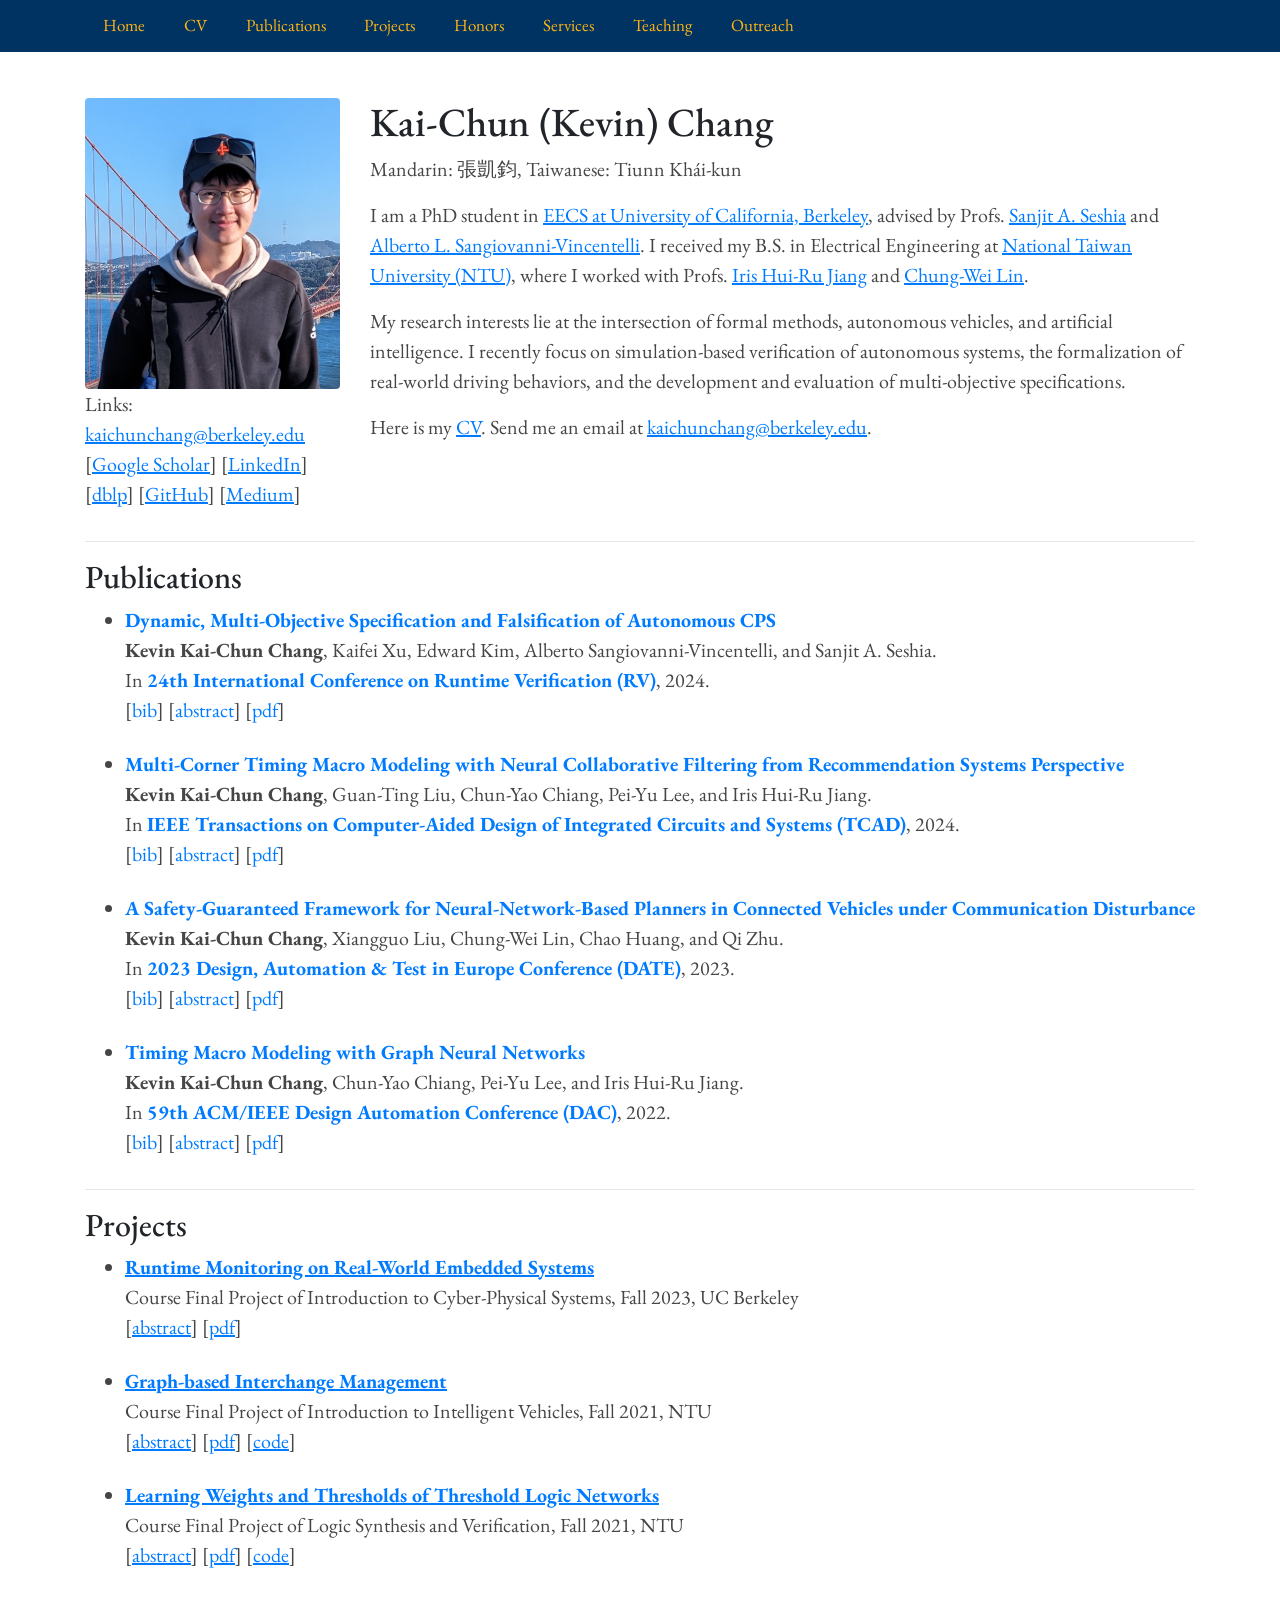
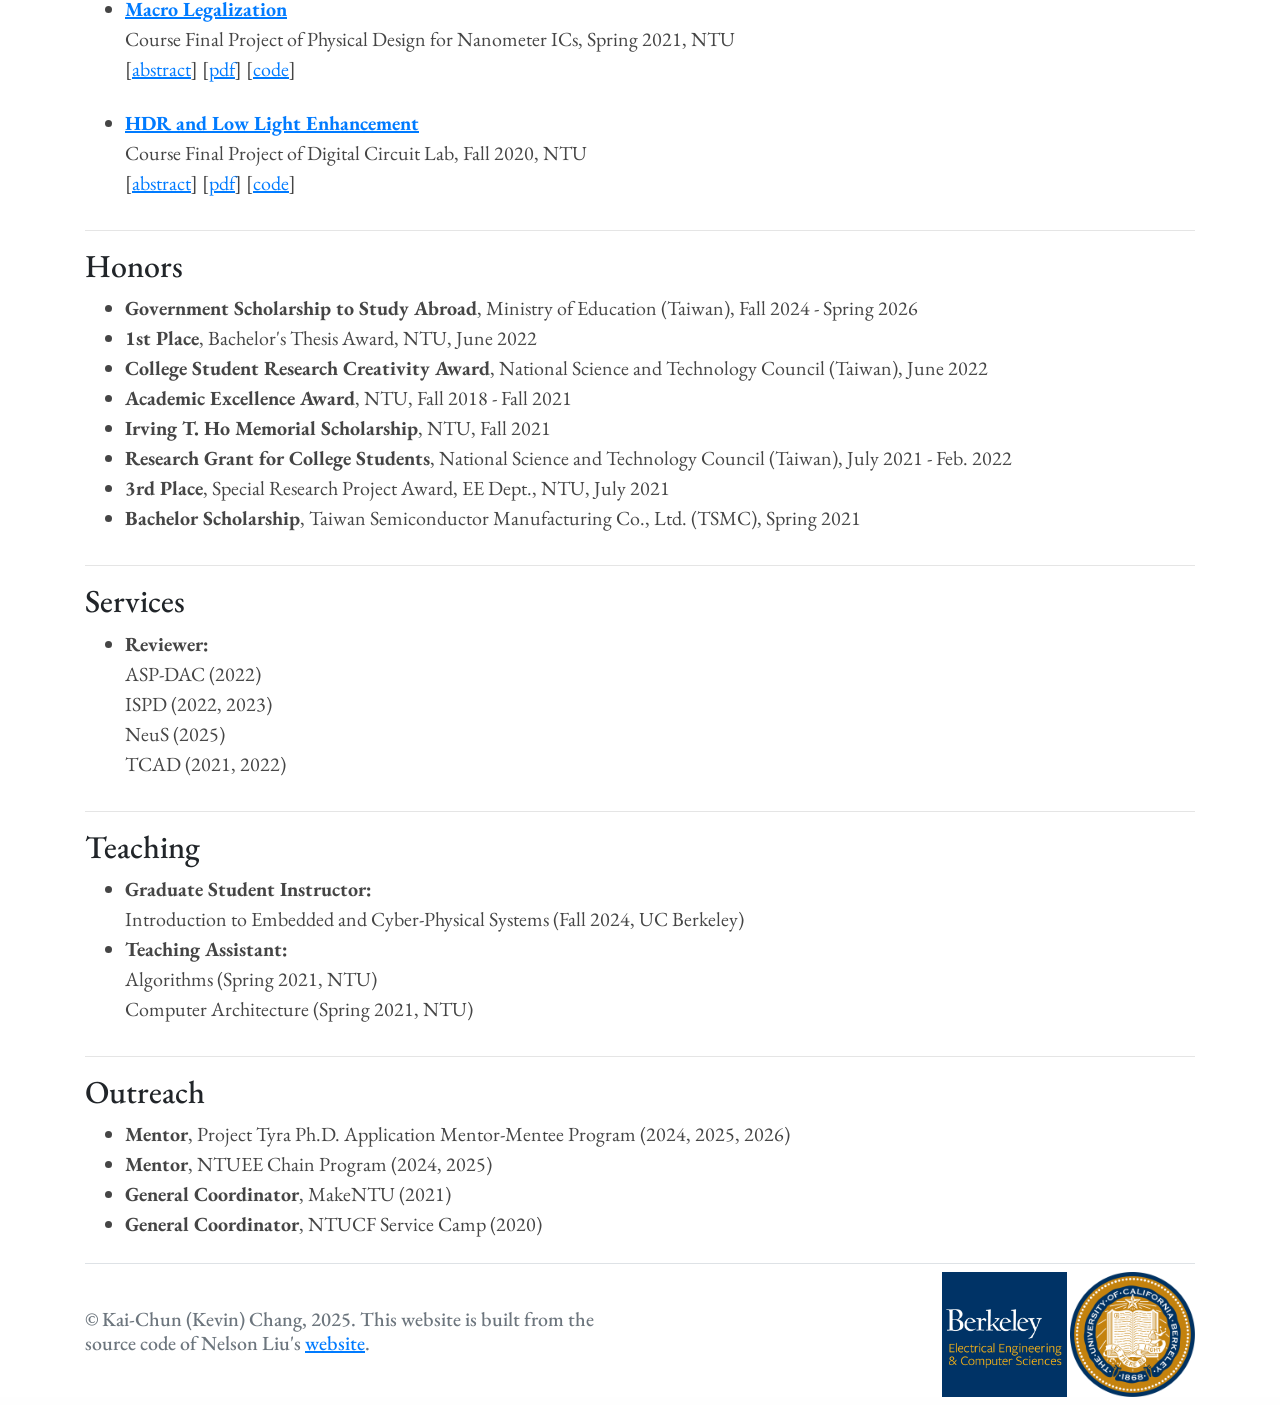
==== commit 6fc9a95e: "Update CV" ====
--- a/index.html
+++ b/index.html
@@ -25,7 +25,7 @@
             <div class="container" id="header">
                 <nav>
                     <a href="#">Home</a>
-                    <a href="files/CV_2025_11.pdf" target="_blank">CV</a>
+                    <a href="files/CV.pdf" target="_blank">CV</a>
                     <a href=#publications>Publications</a>
                     <a href=#projects>Projects</a>
                     <a href=#honors>Honors</a>
@@ -65,17 +65,15 @@
                         and <a href="https://www2.eecs.berkeley.edu/Faculty/Homepages/sangiovanni-vicentelli.html"
                         target="_blank">Alberto L. Sangiovanni-Vincentelli</a>.
                         I received my B.S. in Electrical Engineering at <a href="https://www.ntu.edu.tw/english/index.html" target="_blank">National Taiwan University (NTU)</a>,
-                        where I worked with Profs. <a href="https://www.ee.ntu.edu.tw/profile1.php?teacher_id=24040" target="_blank">Iris Hui-Ru Jiang</a>,
-                        <a href="https://www.csie.ntu.edu.tw/~cwlin/" target="_blank">Chung-Wei Lin</a>,
-                        <a href="https://www.mccormick.northwestern.edu/research-faculty/directory/profiles/zhu-qi.html" target="_blank">Qi Zhu</a>,
-                        and <a href="https://chaohuang2018.github.io/" target="_blank">Chao Huang</a>.
+                        where I worked with Profs. <a href="https://www.ee.ntu.edu.tw/profile1.php?teacher_id=24040" target="_blank">Iris Hui-Ru Jiang</a> and
+                        <a href="https://www.csie.ntu.edu.tw/~cwlin/" target="_blank">Chung-Wei Lin</a>.
                     </p>
                     <p>
                         My research interests lie at the intersection of formal methods, autonomous vehicles, and artificial intelligence. 
                         I recently focus on simulation-based verification of autonomous systems, the formalization of real-world driving behaviors, and the development and evaluation of multi-objective specifications.
                     </p>
                     <p>
-                        Here is my <a href="files/CV_2025_11.pdf" target="_blank">CV</a>. Send me an email at <a href="mailto:kaichunchang@berkeley.edu"
+                        Here is my <a href="files/CV.pdf" target="_blank">CV</a>. Send me an email at <a href="mailto:kaichunchang@berkeley.edu"
                         target="_blank">kaichunchang@berkeley.edu</a>.
                     </p>
                 </div>
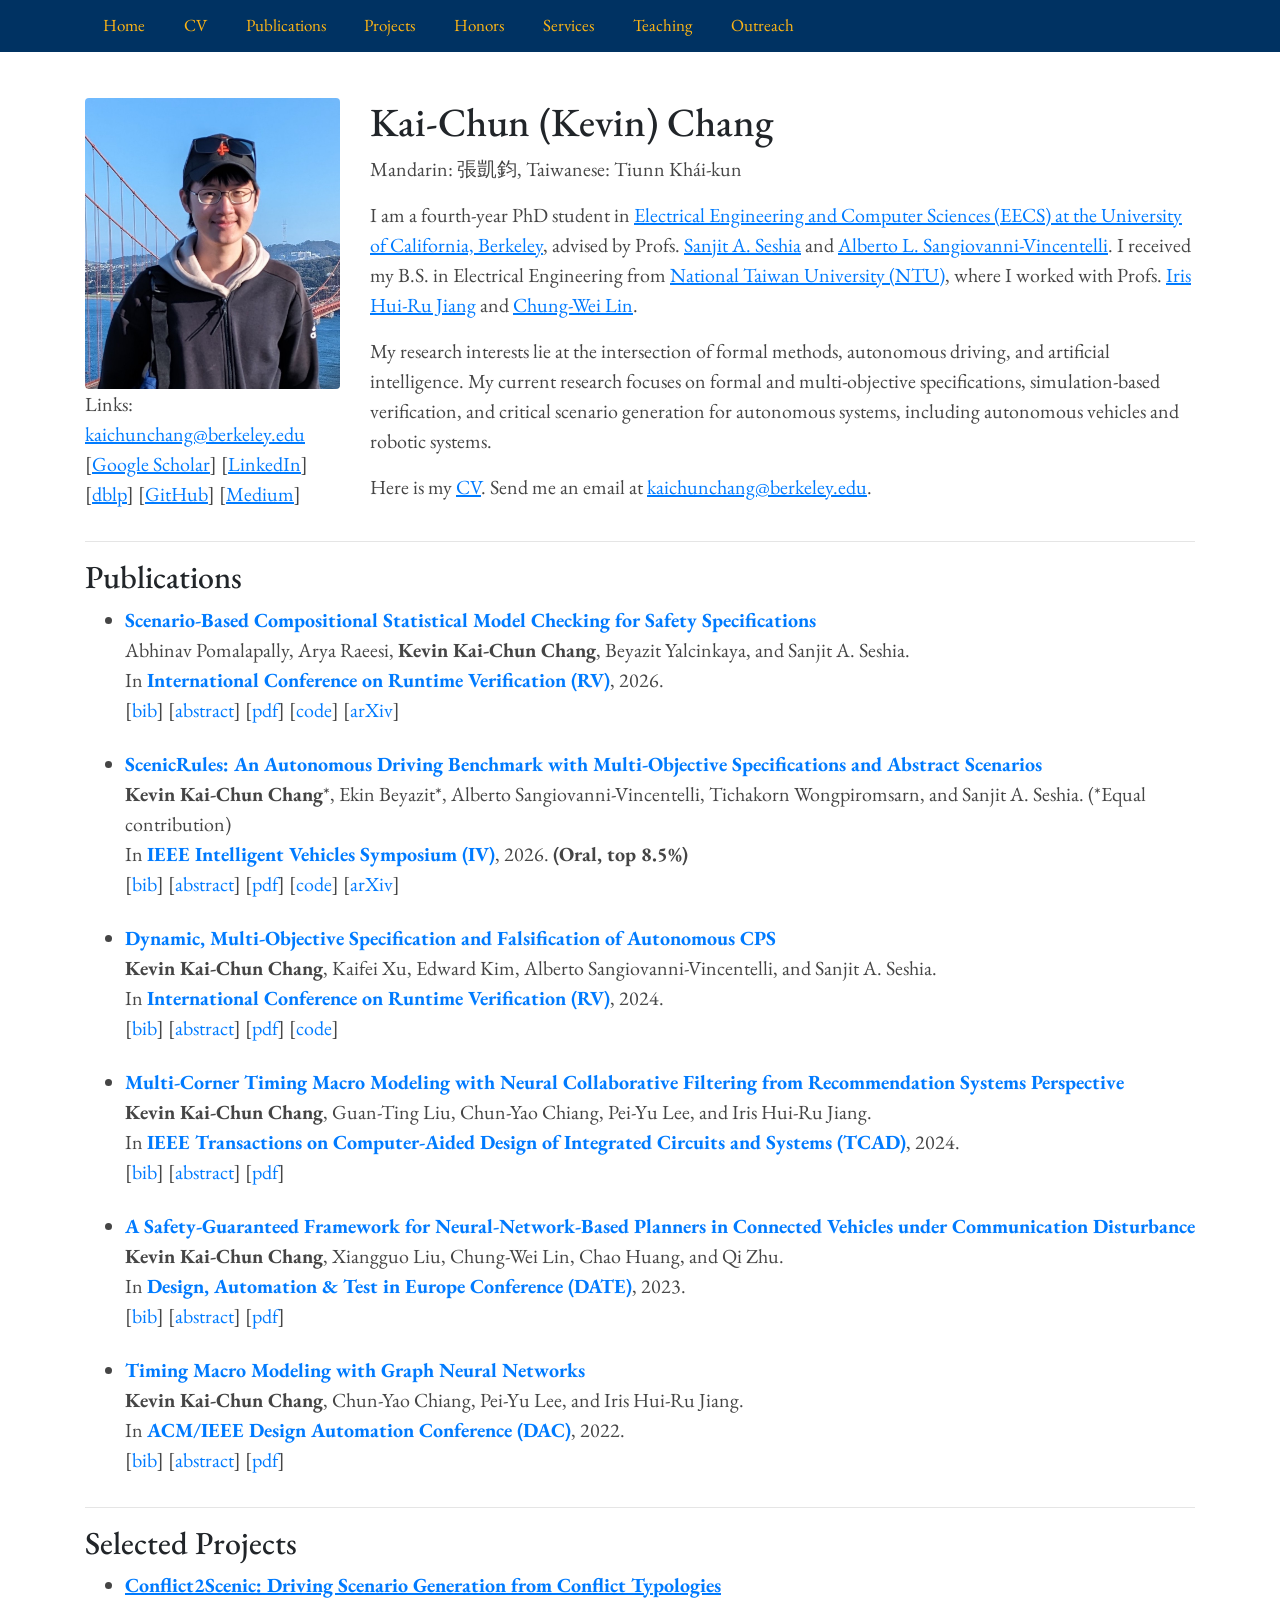
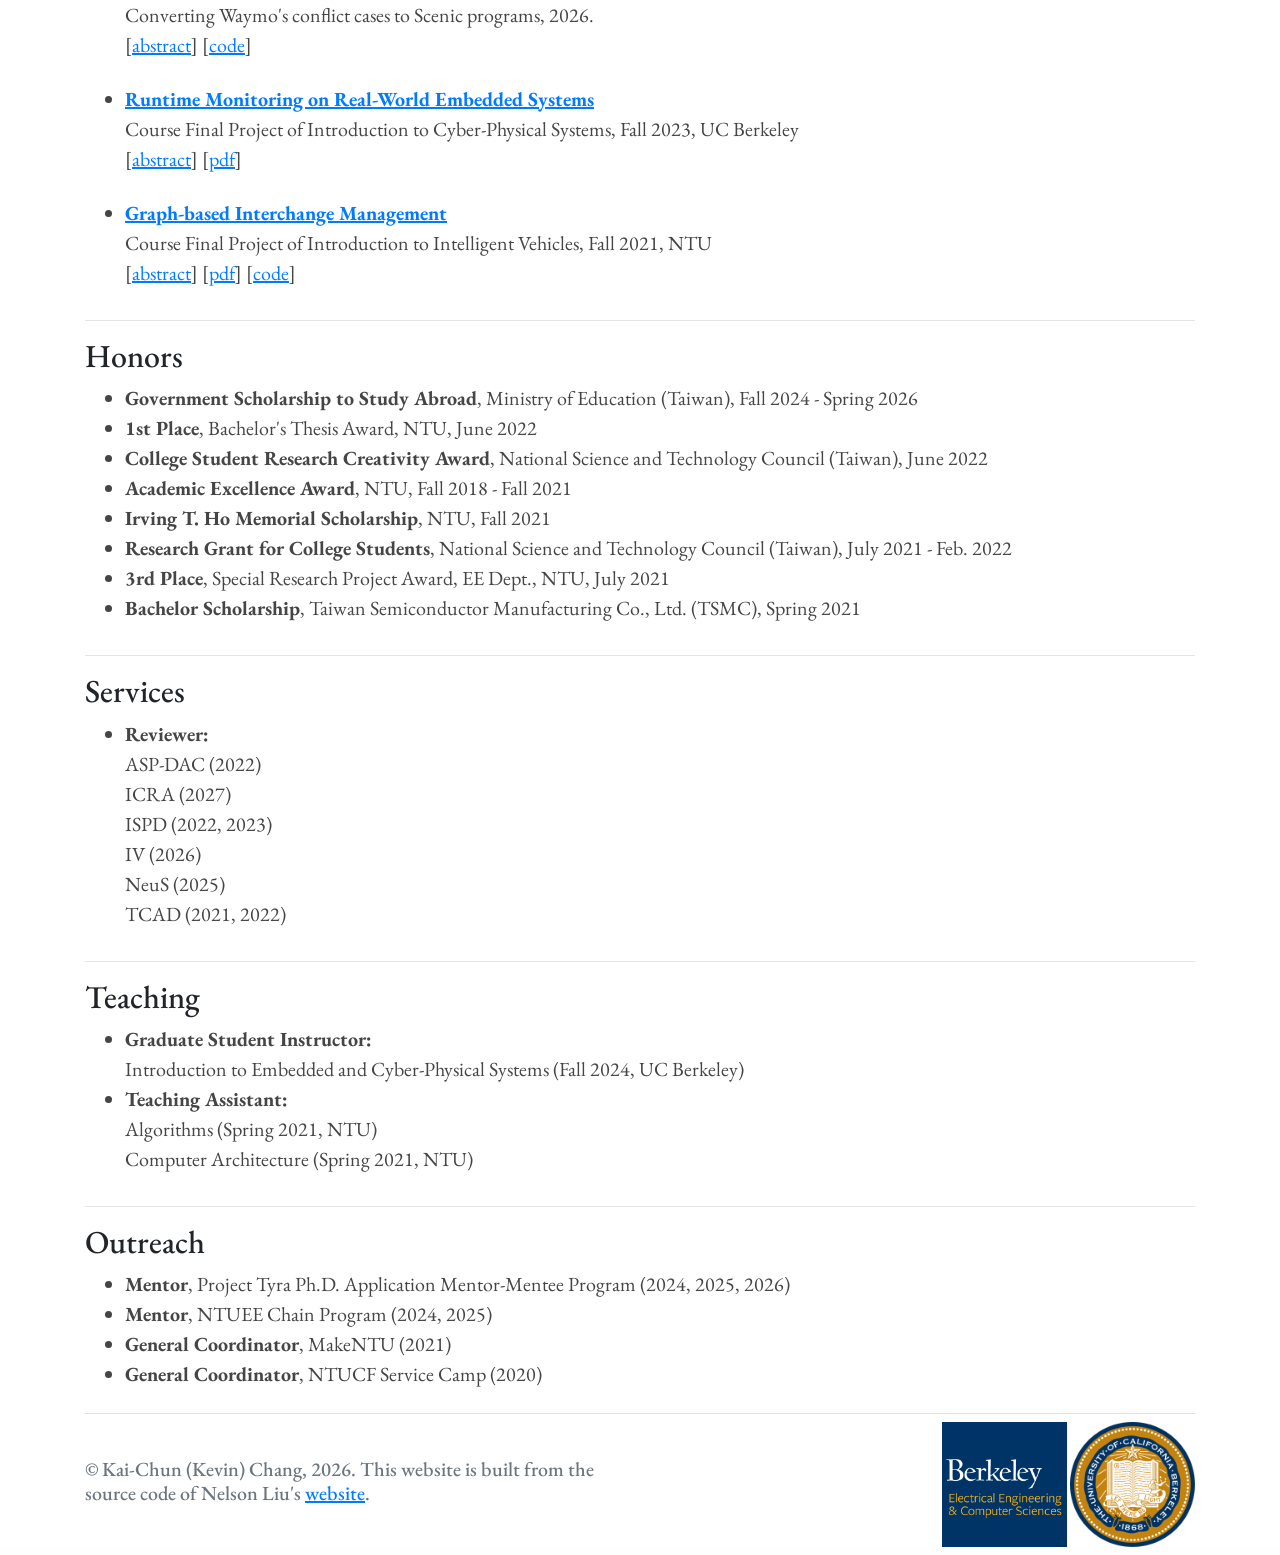
==== commit 313030d6: "Update publications, intro, and services" ====
--- a/index.html
+++ b/index.html
@@ -58,19 +58,19 @@
                     <h1>Kai-Chun (Kevin) Chang</h1>
                     <p>Mandarin: 張凱鈞, Taiwanese: Tiunn Khái-kun</p>
                     <p>
-                        I am a PhD student in <a href="https://eecs.berkeley.edu/"
-                        target="_blank">EECS at University of California, Berkeley</a>,
+                        I am a fourth-year PhD student in <a href="https://eecs.berkeley.edu/"
+                        target="_blank">Electrical Engineering and Computer Sciences (EECS) at the University of California, Berkeley</a>,
                         advised by Profs. <a href="https://people.eecs.berkeley.edu/~sseshia/"
                         target="_blank">Sanjit A. Seshia</a> 
                         and <a href="https://www2.eecs.berkeley.edu/Faculty/Homepages/sangiovanni-vicentelli.html"
                         target="_blank">Alberto L. Sangiovanni-Vincentelli</a>.
-                        I received my B.S. in Electrical Engineering at <a href="https://www.ntu.edu.tw/english/index.html" target="_blank">National Taiwan University (NTU)</a>,
+                        I received my B.S. in Electrical Engineering from <a href="https://www.ntu.edu.tw/english/index.html" target="_blank">National Taiwan University (NTU)</a>,
                         where I worked with Profs. <a href="https://www.ee.ntu.edu.tw/profile1.php?teacher_id=24040" target="_blank">Iris Hui-Ru Jiang</a> and
                         <a href="https://www.csie.ntu.edu.tw/~cwlin/" target="_blank">Chung-Wei Lin</a>.
                     </p>
                     <p>
-                        My research interests lie at the intersection of formal methods, autonomous vehicles, and artificial intelligence. 
-                        I recently focus on simulation-based verification of autonomous systems, the formalization of real-world driving behaviors, and the development and evaluation of multi-objective specifications.
+                        My research interests lie at the intersection of formal methods, autonomous driving, and artificial intelligence.
+                        My current research focuses on formal and multi-objective specifications, simulation-based verification, and critical scenario generation for autonomous systems, including autonomous vehicles and robotic systems.
                     </p>
                     <p>
                         Here is my <a href="files/CV.pdf" target="_blank">CV</a>. Send me an email at <a href="mailto:kaichunchang@berkeley.edu"
@@ -78,27 +78,74 @@
                     </p>
                 </div>
             </div>
-            <!--
-            <div class="row" id="news">
-                <div class="col">
-                    <h2>Recent News</h2>
-                    <ul>
-                        <li>
-                            Aug. 2024: Pass my PhD preliminary exam! Now officially second year PhD student!
-                        </li>
-                        <li>
-                            Aug. 2023: Start my PhD journey at the University of California, Berkeley!
-                        </li>
-                    </ul>
-                </div>
-            </div>
-            -->
             <hr>
             <div class="row" id="publications">
                 <div class="col">
                     <h2>Publications</h2>
                     <ul class="pl">
                         <li>
+                            <a href="https://link.springer.com/chapter/10.1007/978-3-032-41160-0_17" target="_blank">
+                                <b>Scenario-Based Compositional Statistical Model Checking for Safety Specifications</b>
+                            </a>
+                            <br/>
+                            Abhinav Pomalapally, Arya Raeesi, <b>Kevin Kai-Chun Chang</b>, Beyazit Yalcinkaya, and Sanjit A. Seshia.
+                            <br/>
+                            In <a href="https://rv2026.smithengineering.queensu.ca/" target="_blank">
+                                <b>
+                                    International Conference on Runtime Verification (RV)</b></a>, 2026.
+                            <br/>
+                            [<a href="#RV2026_bib" class="detail-toggle" aria-controls="RV2026_bib" aria-expanded="false">bib</a>]
+                            [<a href="#RV2026_abstract" class="detail-toggle" aria-controls="RV2026_abstract" aria-expanded="false">abstract</a>]
+                            [<a href="papers/rv26_scenario.pdf" target="_blank">pdf</a>]
+                            [<a href="https://github.com/abhip02/VerifAI/tree/compositional-analysis" target="_blank">code</a>]
+                            [<a href="https://arxiv.org/abs/2610.05571" target="_blank">arXiv</a>]
+                            <div id="RV2026_bib" class="bib" style="display:none;"><pre>@inproceedings{pomalapally2026scenario,
+    title={Scenario-Based Compositional Statistical Model Checking for Safety Specifications},
+    author={Pomalapally, Abhinav and Raeesi, Arya and Chang, Kevin Kai-Chun and Yalcinkaya, Beyazit and Seshia, Sanjit A.},
+    booktitle={International Conference on Runtime Verification (RV)},
+    pages={272--282},
+    year={2026},
+    organization={Springer}
+}</pre></div>
+                            <div id="RV2026_abstract" class="abstract" style="display:none;">
+                                <p>
+                                    In safety-critical domains such as autonomous driving, systems must be evaluated across a large number of environment conditions, often represented as composite scenarios built from primitive scenarios. Existing statistical model checking (SMC) approaches analyze each composite scenario independently, requiring many expensive simulations and resulting in substantial redundant computation when scenarios share common structure. This work introduces a scenario-based compositional SMC framework for safety and co-safety specifications, enabling efficient analysis of composite scenarios. Our approach decomposes scenarios into primitives and specifications into sub-specifications, verifies each primitive independently, and composes the resulting statistical estimates using importance sampling and kernel density estimation. Our empirical evaluation shows that the proposed framework can accurately answer verification queries for previously unseen composite scenarios while reducing simulation cost through parallelization and trace reuse.
+                                </p>
+                            </div>
+                        </li>
+                        <br/>
+                        <li>
+                            <a href="https://arxiv.org/abs/2602.16073" target="_blank">
+                                <b>ScenicRules: An Autonomous Driving Benchmark with Multi-Objective Specifications and Abstract Scenarios</b>
+                            </a>
+                            <br/>
+                            <b>Kevin Kai-Chun Chang</b>*, Ekin Beyazit*, Alberto Sangiovanni-Vincentelli, Tichakorn Wongpiromsarn, and Sanjit A. Seshia. (*Equal contribution)
+                            <br/>
+                            In <a href="https://ieee-iv.org/2026/" target="_blank">
+                                <b>
+                                    IEEE Intelligent Vehicles Symposium (IV)</b></a>, 2026. <b>(Oral, top 8.5%)</b>
+                            <br/>
+                            [<a href="#IV2026_bib" class="detail-toggle" aria-controls="IV2026_bib" aria-expanded="false">bib</a>]
+                            [<a href="#IV2026_abstract" class="detail-toggle" aria-controls="IV2026_abstract" aria-expanded="false">abstract</a>]
+                            [<a href="papers/iv26_scenicrules.pdf" target="_blank">pdf</a>]
+                            [<a href="https://github.com/BerkeleyLearnVerify/ScenicRules/" target="_blank">code</a>]
+                            [<a href="https://arxiv.org/abs/2602.16073" target="_blank">arXiv</a>]
+                            <div id="IV2026_bib" class="bib" style="display:none;"><pre>@inproceedings{chang2026scenicrules,
+    title={ScenicRules: An Autonomous Driving Benchmark with Multi-Objective Specifications and Abstract Scenarios},
+    author={Chang, Kevin Kai-Chun and Beyazit, Ekin and Sangiovanni-Vincentelli, Alberto and Wongpiromsarn, Tichakorn and Seshia, Sanjit A.},
+    booktitle={IEEE Intelligent Vehicles Symposium (IV)},
+    pages={1938--1945},
+    year={2026},
+    organization={IEEE}
+}</pre></div>
+                            <div id="IV2026_abstract" class="abstract" style="display:none;">
+                                <p>
+                                    Developing autonomous driving systems for complex traffic environments requires balancing multiple objectives, such as avoiding collisions, obeying traffic rules, and making efficient progress. In many situations, these objectives cannot be satisfied simultaneously, and explicit priority relations naturally arise. Also, driving rules require context, so it is important to formally model the environment scenarios within which such rules apply. Existing benchmarks for evaluating autonomous vehicles lack such combinations of multi-objective prioritized rules and formal environment models. In this work, we introduce ScenicRules, a benchmark for evaluating autonomous driving systems in stochastic environments under prioritized multi-objective specifications. We first formalize a diverse set of objectives to serve as quantitative evaluation metrics. Next, we design a Hierarchical Rulebook framework that encodes multiple objectives and their priority relations in an interpretable and adaptable manner. We then construct a compact yet representative collection of scenarios spanning diverse driving contexts and near-accident situations, formally modeled in the Scenic language. Experimental results show that our formalized objectives and Hierarchical Rulebooks align well with human driving judgments and that our benchmark effectively exposes agent failures with respect to the prioritized objectives. Our benchmark can be accessed at https://github.com/BerkeleyLearnVerify/ScenicRules/.
+                                </p>
+                            </div>
+                        </li>
+                        <br/>
+                        <li>
                             <a href="https://link.springer.com/chapter/10.1007/978-3-031-74234-7_3" target="_blank">
                                 <b>Dynamic, Multi-Objective Specification and Falsification of Autonomous CPS</b>
                             </a>
@@ -107,22 +154,19 @@
                             <br/>
                             In <a href="https://yeni.cmpe.bogazici.edu.tr/rv24/" target="_blank">
                                 <b>
-                                    24th International Conference on Runtime Verification (RV)</b></a>, 2024.
-                            <br/>
-                            [<a href="#" onclick="$('#RV2024_bib').toggle();return false;">bib</a>]
-                            [<a href="#" onclick="$('#RV2024_abstract').toggle();return false;">abstract</a>]
+                                    International Conference on Runtime Verification (RV)</b></a>, 2024.
+                            <br/>
+                            [<a href="#RV2024_bib" class="detail-toggle" aria-controls="RV2024_bib" aria-expanded="false">bib</a>]
+                            [<a href="#RV2024_abstract" class="detail-toggle" aria-controls="RV2024_abstract" aria-expanded="false">abstract</a>]
                             [<a href="papers/rv24_dynamic.pdf" target="_blank">pdf</a>]
-                            <div id="RV2024_bib" class="bib" style="display:none;">
-                                <p>
-                                    @article{chang2024dynamic,
-                                        title={Dynamic, Multi-Objective Specification and Falsification of Autonomous CPS},
-                                        author={Chang, Kevin Kai-Chun and Xu, Kaifei and Kim, Edward and Sangiovanni-Vincentelli, Alberto and Seshia, Sanjit A.},
-                                        journal={24th International Conference on Runtime Verification (RV)},
-                                        year={2024},
-                                        publisher={IEEE}
-                                    }     
-                                </p>
-                            </div>
+                            [<a href="https://github.com/kevinchang73/VerifAI_Multi_Objective_Scenic3" target="_blank">code</a>]
+                            <div id="RV2024_bib" class="bib" style="display:none;"><pre>@article{chang2024dynamic,
+    title={Dynamic, Multi-Objective Specification and Falsification of Autonomous CPS},
+    author={Chang, Kevin Kai-Chun and Xu, Kaifei and Kim, Edward and Sangiovanni-Vincentelli, Alberto and Seshia, Sanjit A.},
+    journal={24th International Conference on Runtime Verification (RV)},
+    year={2024},
+    publisher={IEEE}
+}</pre></div>
                             <div id="RV2024_abstract" class="abstract" style="display:none;">
                                 <p>
                                     Simulation-based falsification has proved to be an effective verification method for cyber-physical systems. Traditional approaches to falsification take as input a single or a set of temporal properties that must be satisfied by the system at all times. In this paper, we consider falsification of a more complex specification with two dimensions: multiple objectives with relative priorities and the evolution of these objectives characterized by time-varying priorities. We introduce the concept of dynamic rulebooks as a way to specify a prioritized multi-objective specification and its evolution over time. We develop a novel algorithm for falsifying a dynamic rulebook specification on a cyber-physical system. To evaluate our approach, we define scenarios and dynamic rulebook specifications for the domains of autonomous driving and human-robot interaction. Our experiments demonstrate that integrating dynamic rulebooks allows us to capture counterexamples more accurately and efficiently than when using static rulebooks. Moreover, our falsification framework identifies more numerous and more significant counterexamples as compared to previous approaches.    
@@ -142,20 +186,16 @@
                                     IEEE Transactions on Computer-Aided Design of Integrated Circuits and Systems
                                     (TCAD)</b></a>, 2024.
                             <br/>
-                            [<a href="#" onclick="$('#TCAD2024_bib').toggle();return false;">bib</a>]
-                            [<a href="#" onclick="$('#TCAD2024_abstract').toggle();return false;">abstract</a>]
+                            [<a href="#TCAD2024_bib" class="detail-toggle" aria-controls="TCAD2024_bib" aria-expanded="false">bib</a>]
+                            [<a href="#TCAD2024_abstract" class="detail-toggle" aria-controls="TCAD2024_abstract" aria-expanded="false">abstract</a>]
                             [<a href="papers/tcad24_mctmm.pdf" target="_blank">pdf</a>]
-                            <div id="TCAD2024_bib" class="bib" style="display:none;">
-                                <p>
-                                    @article{chang2024multi,
-                                        title={Multi-Corner Timing Macro Modeling With Neural Collaborative Filtering From Recommendation Systems Perspective},
-                                        author={Chang, Kevin Kai-Chun and Liu, Guan-Ting and Chiang, Chun-Yao and Lee, Pei-Yu and Jiang, Iris Hui-Ru},
-                                        journal={IEEE Transactions on Computer-Aided Design of Integrated Circuits and Systems},
-                                        year={2024},
-                                        publisher={IEEE}
-                                    }     
-                                </p>
-                            </div>
+                            <div id="TCAD2024_bib" class="bib" style="display:none;"><pre>@article{chang2024multi,
+    title={Multi-Corner Timing Macro Modeling With Neural Collaborative Filtering From Recommendation Systems Perspective},
+    author={Chang, Kevin Kai-Chun and Liu, Guan-Ting and Chiang, Chun-Yao and Lee, Pei-Yu and Jiang, Iris Hui-Ru},
+    journal={IEEE Transactions on Computer-Aided Design of Integrated Circuits and Systems},
+    year={2024},
+    publisher={IEEE}
+}</pre></div>
                             <div id="TCAD2024_abstract" class="abstract" style="display:none;">
                                 <p>
                                     Timing macro modeling has been widely employed to enhance the efficiency and accuracy of parallel and hierarchical timing analysis. However, existing studies primarily focused on generating an accurate and compact timing macro model for single-corner libraries, making it difficult to adapt these approaches to multi-corner situations. This either incurs substantial engineering effort or results in significant performance degradation. To tackle this challenge, we offer a fresh perspective on the timing macro modeling problem by drawing inspiration from recommendation systems and formulating it as a matrix completion task. We propose a neural collaborative filtering-based framework capable of capturing the convoluted relationships between circuit pins and timing corners. This framework enables the precise identification of timing variant regions across different corners. Additionally, we design several training features and implement various training techniques to enhance precision. Experimental results show that our framework reduces model sizes by more than 10% compared to state-of-the-art single-corner approaches, while maintaining competitive timing accuracy and exhibiting significant runtime improvements. Furthermore, when applied to unseen corners, our framework consistently delivers superior performance, demonstrating its potential for use in off-corner chiplets in a heterogeneous integration system.
@@ -172,23 +212,19 @@
                             <br/>
                             In <a href="https://date23.date-conference.com/" target="_blank">
                                 <b>
-                                    2023 Design, Automation & Test in Europe Conference (DATE)</b></a>, 2023.
-                            <br/>
-                            [<a href="#" onclick="$('#DATE2023_bib').toggle();return false;">bib</a>]
-                            [<a href="#" onclick="$('#DATE2023_abstract').toggle();return false;">abstract</a>]
+                                    Design, Automation & Test in Europe Conference (DATE)</b></a>, 2023.
+                            <br/>
+                            [<a href="#DATE2023_bib" class="detail-toggle" aria-controls="DATE2023_bib" aria-expanded="false">bib</a>]
+                            [<a href="#DATE2023_abstract" class="detail-toggle" aria-controls="DATE2023_abstract" aria-expanded="false">abstract</a>]
                             [<a href="papers/date23_safetynn.pdf" target="_blank">pdf</a>]
-                            <div id="DATE2023_bib" class="bib" style="display:none;">
-                                <p>
-                                    @inproceedings{chang2023safety,
-                                        title={A safety-guaranteed framework for neural-network-based planners in connected vehicles under communication disturbance},
-                                        author={Chang, Kevin Kai-Chun and Liu, Xiangguo and Lin, Chung-Wei and Huang, Chao and Zhu, Qi},
-                                        booktitle={2023 Design, Automation \& Test in Europe Conference \& Exhibition (DATE)},
-                                        pages={1--6},
-                                        year={2023},
-                                        organization={IEEE}
-                                    }                                       
-                                </p>
-                            </div>
+                            <div id="DATE2023_bib" class="bib" style="display:none;"><pre>@inproceedings{chang2023safety,
+    title={A safety-guaranteed framework for neural-network-based planners in connected vehicles under communication disturbance},
+    author={Chang, Kevin Kai-Chun and Liu, Xiangguo and Lin, Chung-Wei and Huang, Chao and Zhu, Qi},
+    booktitle={2023 Design, Automation \& Test in Europe Conference \& Exhibition (DATE)},
+    pages={1--6},
+    year={2023},
+    organization={IEEE}
+}</pre></div>
                             <div id="DATE2023_abstract" class="abstract" style="display:none;">
                                 <p>
                                     Neural-network-based (NN-based) planners have been increasingly used to enhance the performance of planning for autonomous vehicles. However, it is often difficult for NN-based planners to balance efficiency and safety in complicated scenarios, especially under real-world communication disturbance. To tackle this challenge, we present a safety-guaranteed framework for NN-based planners in connected vehicle environments with communication disturbance. Given any NN-based planner with no safety-guarantee, the framework generates a robust compound planner embedding the NN-based planner to ensure overall system safety. Moreover, with the aid of an information filter for imperfect communication and an aggressive approach for the estimation of the unsafe set, the compound planner could achieve similar or better efficiency than the given NN-based planner. A comprehensive case study of unprotected left turn and extensive simulations demonstrate the effectiveness of our framework.
@@ -205,22 +241,18 @@
                             <br/>
                             In <a href="https://www.dac.com/" target="_blank">
                                 <b>
-                                    59th ACM/IEEE Design Automation Conference (DAC)</b></a>, 2022.
-                            <br/>
-                            [<a href="#" onclick="$('#DAC2022_bib').toggle();return false;">bib</a>]
-                            [<a href="#" onclick="$('#DAC2022_abstract').toggle();return false;">abstract</a>]
+                                    ACM/IEEE Design Automation Conference (DAC)</b></a>, 2022.
+                            <br/>
+                            [<a href="#DAC2022_bib" class="detail-toggle" aria-controls="DAC2022_bib" aria-expanded="false">bib</a>]
+                            [<a href="#DAC2022_abstract" class="detail-toggle" aria-controls="DAC2022_abstract" aria-expanded="false">abstract</a>]
                             [<a href="papers/dac22_tmm.pdf" target="_blank">pdf</a>]
-                            <div id="DAC2022_bib" class="bib" style="display:none;">
-                                <p>
-                                    @inproceedings{chang2022timing,
-                                        title={Timing macro modeling with graph neural networks},
-                                        author={Chang, Kevin Kai-Chun and Chiang, Chun-Yao and Lee, Pei-Yu and Jiang, Iris Hui-Ru},
-                                        booktitle={Proceedings of the 59th ACM/IEEE Design Automation Conference},
-                                        pages={1219--1224},
-                                        year={2022}
-                                    }                                                                          
-                                </p>
-                            </div>
+                            <div id="DAC2022_bib" class="bib" style="display:none;"><pre>@inproceedings{chang2022timing,
+    title={Timing macro modeling with graph neural networks},
+    author={Chang, Kevin Kai-Chun and Chiang, Chun-Yao and Lee, Pei-Yu and Jiang, Iris Hui-Ru},
+    booktitle={Proceedings of the 59th ACM/IEEE Design Automation Conference},
+    pages={1219--1224},
+    year={2022}
+}</pre></div>
                             <div id="DAC2022_abstract" class="abstract" style="display:none;">
                                 <p>
                                     Due to rapidly growing design complexity, timing macro modeling has been widely adopted to enable hierarchical and parallel timing analysis. The main challenge of timing macro modeling is to identify timing variant pins for achieving high timing accuracy while keeping a compact model size. To tackle this challenge, prior work applied ad-hoc techniques and threshold setting. In this work, we present a novel timing macro modeling approach based on graph neural networks (GNNs). A timing sensitivity metric is proposed to precisely evaluate the influence of each pin on the timing accuracy. Based on the timing sensitivity data and the circuit topology, the GNN model can effectively learn and capture timing variant pins. Experimental results show that our GNN-based framework reduces 10% model sizes while preserving the same timing accuracy as the state-of-the-art. Furthermore, taking common path pessimism removal (CPPR) as an example, the generality and applicability of our framework on various timing analysis models and modes are also validated empirically.    
@@ -233,8 +265,24 @@
             <hr>
             <div class="row" id="projects">
                 <div class="col">
-                    <h2>Projects</h2>
+                    <h2>Selected Projects</h2>
                     <ul>
+                        <li>
+                            <a href="https://github.com/BerkeleyLearnVerify/Conflict2Scenic" target="_blank">
+                            <b>Conflict2Scenic: Driving Scenario Generation from Conflict Typologies</b>
+                            </a>
+                            <br/>
+                            Converting Waymo's conflict cases to Scenic programs, 2026.
+                            <br/>
+                            [<a href="#Conflict2Scenic_abstract" class="detail-toggle" aria-controls="Conflict2Scenic_abstract" aria-expanded="false">abstract</a>]
+                            [<a href="https://github.com/BerkeleyLearnVerify/Conflict2Scenic" target="_blank">code</a>]
+                            <div id="Conflict2Scenic_abstract" class="abstract" style="display:none;">
+                                <p>
+                                    To ensure robustness of autonomous driving systems, it is important to test them against a variety of challenging scenarios. However, creating such scenarios manually is time-consuming, while existing datasets often lack the diversity or complexity needed for thorough evaluation. This project addresses these challenges by generating scenarios from conflict typologies. A conflict typology is used to group conflicts that have common characteristics, such as the types of agents involved and their roles in the conflict. By leveraging these typologies, we can systematically generate a wide range of scenarios that cover different conflict cases.
+                                    In this project, we mainly use a conflict typology proposed by Waymo. Given a conflict case, we generate multiple diverse realizations of the conflict, each with different spatial arrangements or behaviors, while preserving the input partner types, roles, and conflict properties. The generated realizations are then converted into Scenic programs, which can be used to simulate and test autonomous driving systems.
+                                </p>
+                        </li>
+                        <br/>
                         <li>
                             <a href="projects/249A.pdf" target="_blank">
                             <b>Runtime Monitoring on Real-World Embedded Systems</b>
@@ -242,7 +290,7 @@
                             <br/>
                             Course Final Project of Introduction to Cyber-Physical Systems, Fall 2023, UC Berkeley
                             <br/>
-                            [<a href="#" onclick="$('#249A_abstract').toggle();return false;">abstract</a>]
+                            [<a href="#249A_abstract" class="detail-toggle" aria-controls="249A_abstract" aria-expanded="false">abstract</a>]
                             [<a href="projects/249A.pdf" target="_blank">pdf</a>]
                             <div id="249A_abstract" class="abstract" style="display:none;">
                                 <p>
@@ -269,7 +317,7 @@
                             <br/>
                             Course Final Project of Introduction to Intelligent Vehicles, Fall 2021, NTU
                             <br/>
-                            [<a href="#" onclick="$('#interchange_abstract').toggle();return false;">abstract</a>]
+                            [<a href="#interchange_abstract" class="detail-toggle" aria-controls="interchange_abstract" aria-expanded="false">abstract</a>]
                             [<a href="projects/interchange.pdf" target="_blank">pdf</a>]
                             [<a href="https://github.com/kevinchang73/2021Fall_IntroVehicles_Final_Project" target="_blank">code</a>]
                             <div id="interchange_abstract" class="abstract" style="display:none;">
@@ -285,6 +333,7 @@
                                 </p>
                             </div>
                         </li>
+                        <!--
                         <br/>
                         <li>
                             <a href="projects/tln.pdf" target="_blank">
@@ -293,7 +342,7 @@
                             <br/>
                             Course Final Project of Logic Synthesis and Verification, Fall 2021, NTU
                             <br/>
-                            [<a href="#" onclick="$('#tln_abstract').toggle();return false;">abstract</a>]
+                            [<a href="#tln_abstract" class="detail-toggle" aria-controls="tln_abstract" aria-expanded="false">abstract</a>]
                             [<a href="projects/tln.pdf" target="_blank">pdf</a>]
                             [<a href="https://github.com/kevinchang73/2021Fall_LSV_Final_Project" target="_blank">code</a>]
                             <div id="tln_abstract" class="abstract" style="display:none;">
@@ -317,7 +366,7 @@
                             <br/>
                             Course Final Project of Physical Design for Nanometer ICs, Spring 2021, NTU
                             <br/>
-                            [<a href="#" onclick="$('#macro_abstract').toggle();return false;">abstract</a>]
+                            [<a href="#macro_abstract" class="detail-toggle" aria-controls="macro_abstract" aria-expanded="false">abstract</a>]
                             [<a href="projects/macro.pdf" target="_blank">pdf</a>]
                             [<a href="https://github.com/kevinchang73/2021Spring_PD_Final_Project" target="_blank">code</a>]
                             <div id="macro_abstract" class="abstract" style="display:none;">
@@ -339,7 +388,7 @@
                             <br/>
                             Course Final Project of Digital Circuit Lab, Fall 2020, NTU
                             <br/>
-                            [<a href="#" onclick="$('#hdr_abstract').toggle();return false;">abstract</a>]
+                            [<a href="#hdr_abstract" class="detail-toggle" aria-controls="hdr_abstract" aria-expanded="false">abstract</a>]
                             [<a href="projects/hdr.pdf" target="_blank">pdf</a>]
                             [<a href="https://github.com/ChienKaiMa/HDR-Imaging-with-FPGA" target="_blank">code</a>]
                             <div id="hdr_abstract" class="abstract" style="display:none;">
@@ -354,6 +403,7 @@
                                 </p>
                             </div>
                         </li>
+                        -->
                     </ul>
                 </div>
             </div>
@@ -397,7 +447,9 @@
                         <li>
                             <b>Reviewer:</b> <br/>
                             ASP-DAC (2022) <br/>
+                            ICRA (2027) <br/>
                             ISPD (2022, 2023) <br/>
+                            IV (2026) <br/>
                             NeuS (2025) <br/>
                             TCAD (2021, 2022) 
                         </li>
@@ -445,7 +497,7 @@
                 <div class="row justify-content-center">
                     <div class="col-6 col-md text-left align-self-center">
                         <p class="h5 text-muted">
-                            © Kai-Chun (Kevin) Chang, 2025. This website is built from the source code of Nelson Liu's <a href="https://nelsonliu.me"
+                            © Kai-Chun (Kevin) Chang, 2026. This website is built from the source code of Nelson Liu's <a href="https://nelsonliu.me"
                             target="_blank">website</a>.
                         </p>
                     </div>
@@ -460,5 +512,25 @@
                 </div>
             </footer>
         </div>
+        <script>
+            document.addEventListener('click', function (event) {
+                const toggle = event.target.closest('.detail-toggle');
+                if (!toggle) return;
+
+                event.preventDefault();
+                const panel = document.getElementById(toggle.getAttribute('aria-controls'));
+                const shouldOpen = toggle.getAttribute('aria-expanded') !== 'true';
+
+                document.querySelectorAll('.detail-toggle').forEach(function (link) {
+                    document.getElementById(link.getAttribute('aria-controls')).style.display = 'none';
+                    link.setAttribute('aria-expanded', 'false');
+                });
+
+                if (shouldOpen) {
+                    panel.style.display = 'block';
+                    toggle.setAttribute('aria-expanded', 'true');
+                }
+            });
+        </script>
     </body>
 </html>
--- a/css/style.css
+++ b/css/style.css
@@ -56,4 +56,23 @@
 html {
     scroll-padding-top: 70px;
     /* height of sticky header */
-}+}
+.bib, .abstract {
+    margin: 0.6rem 0 0.9rem;
+    padding: 0.85rem 1rem;
+    background-color: #eef4f8;
+    border-left: 4px solid #003262;
+    border-radius: 4px;
+}
+
+.bib pre {
+    margin: 0;
+    color: #34495a;
+    font-size: 0.8em;
+    white-space: pre-wrap;
+    overflow-wrap: anywhere;
+}
+
+.abstract p {
+    margin: 0;
+}
